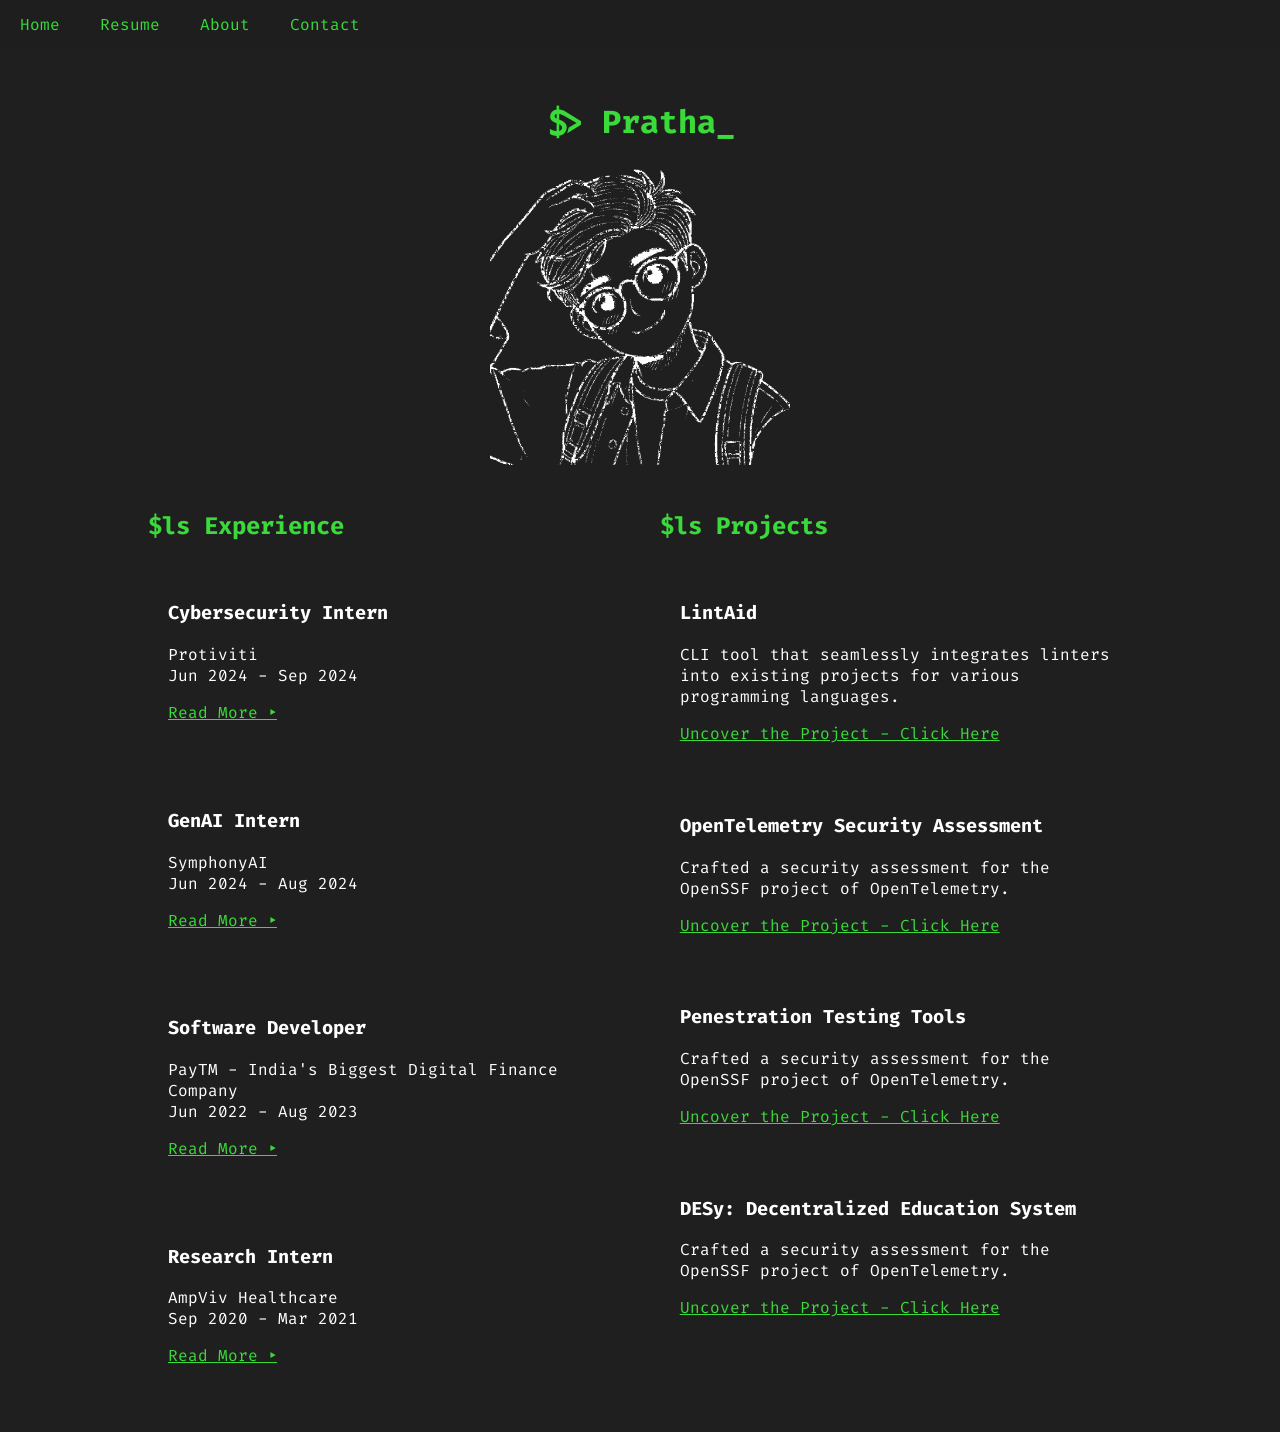
==== index.html @ 3e9a9db6 "Changed Read more" ====
<!DOCTYPE html>
<html lang="en">
<head>
    <meta charset="UTF-8">
    <meta name="viewport" content="width=device-width, initial-scale=1.0">
    <title>Pratham Gupta</title>
    <link href="https://fonts.googleapis.com/css2?family=Fira+Code:wght@400;700&display=swap" rel="stylesheet">

    <style>
        body {
            font-family: 'Fira Code', monospace;
            background-color: #1f1f1f;
            color: #39DA39;
            margin: 0;
            padding: 0;
            display: flex;
            flex-direction: column;
            align-items: center;
        }

        .navbar {
            width: 100%;
            background-color: rgba(31,31,31,0.5); /* Semi-transparent background */
            overflow: hidden;
            position: fixed;
            top: 0;
            z-index: 1000;
        }

        .navbar a {
            float: left;
            display: block;
            color: #39DA39;
            text-align: center;
            padding: 14px 20px;
            text-decoration: none;
        }

        .navbar a:hover {
            background-color: rgba(31,31,31,0.5);
            color: #39DA39;
        }

        .navbar .icon {
            display: none;
        }

        .main-content {
            padding-top: 60px;
            width: 80%;
            margin-top: 20px;
        }

        .main-text {
            text-align: center; /* Center align main text */
        }

        .main-image {
            text-align: center;
            margin: 20px 0;
        }

        .content {
            display: flex;
            justify-content: space-between;
            margin: 20px;
            text-align: left; /* Left align content */
        }

        .column {
            width: 48%;
        }

        .card {
            background-color: #1f1f1f;
            color: #fff; /* Set text color to white */
            padding: 20px;
            margin: 10px 0;
            border-radius: 10px;
        }
        .card a {
            color: #39DA39;
            cursor: pointer;
        }
        .card a:hover {
            color: #fff;
        }

        .typing-effect::after {
            content: '_';
            animation: blink-caret 1s step-end infinite;
        }

        @keyframes blink-caret {
            from, to {
                opacity: 1;
            }
            50% {
                opacity: 0;
            }
        }

        .more-content {
            display: none;
            margin-top: 10px;
        }

        @media screen and (max-width: 600px) {
            .navbar a {display: none;}
            .navbar a.icon {
                float: right;
                display: block;
            }
        }

        @media screen and (max-width: 600px) {
            .navbar.responsive {position: relative;}
            .navbar.responsive .icon {
                position: absolute;
                right: 0;
                top: 0;
            }
            .navbar.responsive a {
                float: none;
                display: block;
                text-align: left;
            }
            .content {
                flex-direction: column;
            }
            .column {
                width: 100%;
            }
        }
    </style>
</head>
<body>

<div class="navbar" id="myNavbar">
    <a href="index.html">Home</a>
    <a href="./files/Resume.pdf">Resume</a>
    <a href="./pages/about.html">About</a>
    <a href="./pages/contact.html">Contact</a>
    <a href="javascript:void(0);" class="icon" onclick="toggleMenu()">
        &#9776;
    </a>
</div>

<div class="main-content">
    <div class="main-text">
        <h1><span id="typing-text" class="typing-effect"></span></h1>
    </div>
    <div class="main-image">
        <img src="./images/only_white_lines_transparent.png" alt="Placeholder Image" width="300">
    </div>
    <div class="content">
        <div class="column" id="experience">
            <h2>$ls Experience</h2>
        </div>
        <div class="column" id="projects">
            <h2>$ls Projects</h2>
        </div>
    </div>
</div>

<script>
    function toggleMenu() {
        var x = document.getElementById("myNavbar");
        if (x.className === "navbar") {
            x.className += " responsive";
        } else {
            x.className = "navbar";
        }
    }

    document.addEventListener("DOMContentLoaded", function() {
        const text = "$> Pratham Gupta";
        let index = 0;
        const speed = 150; // Adjust typing speed here
        const typingText = document.getElementById("typing-text");

        function typeWriter() {
            if (index < text.length) {
                typingText.innerHTML += text.charAt(index);
                index++;
                setTimeout(typeWriter, speed);
            }
        }

        typeWriter();

        function loadContent(id, file) {
            fetch(file)
                .then(response => response.text())
                .then(data => {
                    document.getElementById(id).innerHTML += data;
                })
                .catch(error => console.error('Error loading content:', error));
        }

        loadContent('experience', './pages/experienceShort.html');
        loadContent('projects', './pages/projects.html');
    });

</script>

</body>
</html>
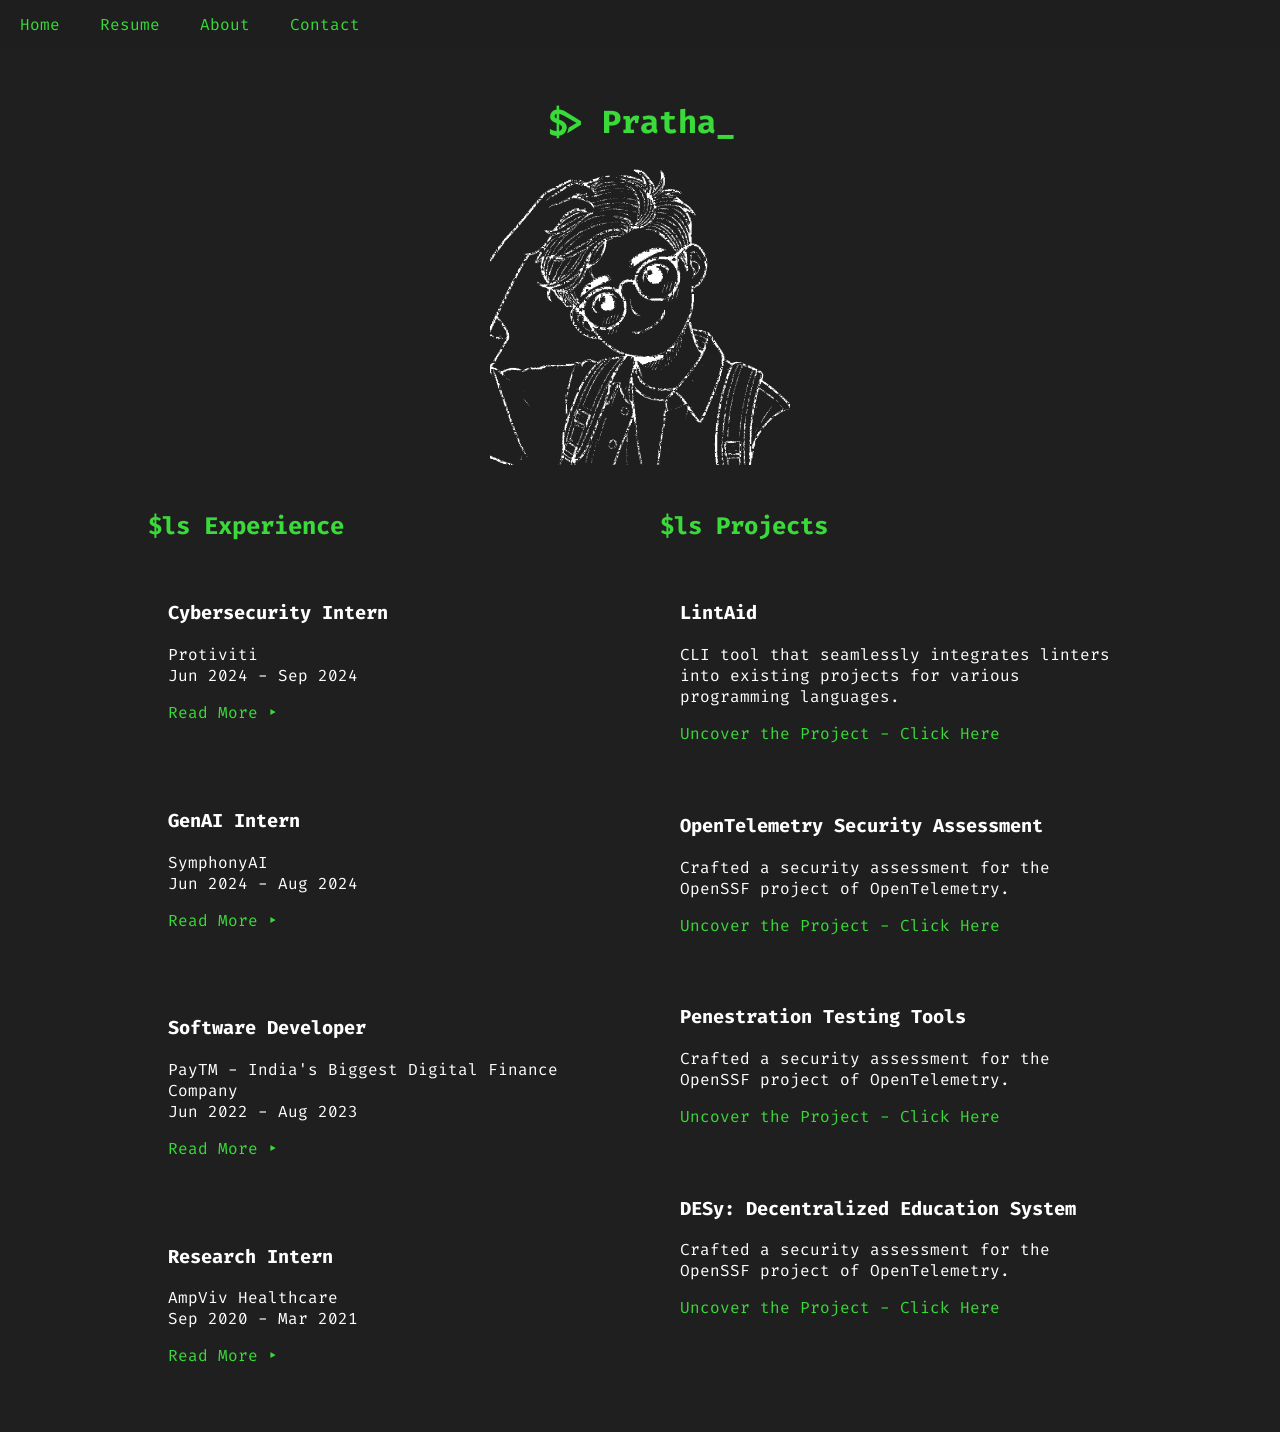
==== commit d5697eb8: "Updated links" ====
--- a/index.html
+++ b/index.html
@@ -81,6 +81,7 @@
         .card a {
             color: #39DA39;
             cursor: pointer;
+            text-decoration: none;
         }
         .card a:hover {
             color: #fff;
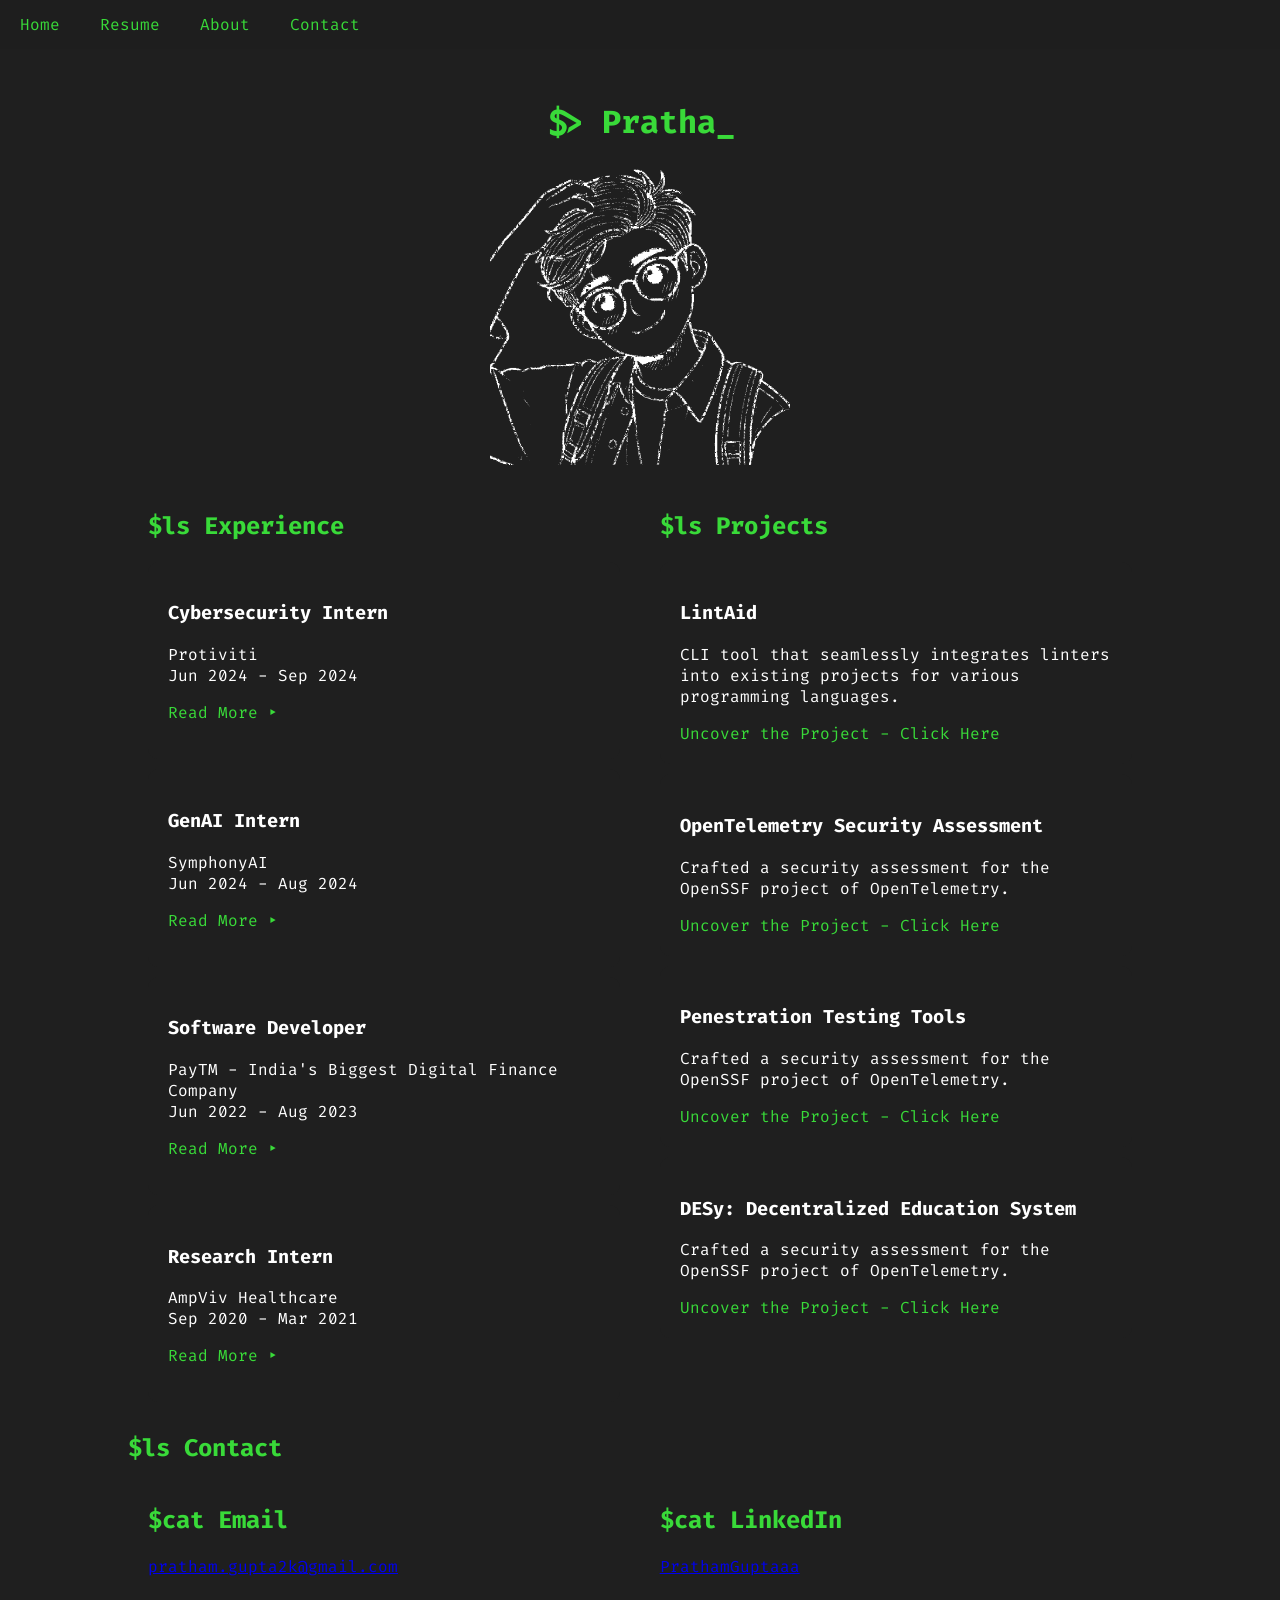
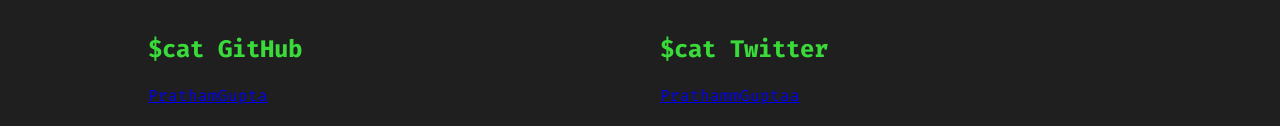
==== commit 89fa0419: "Added Contact in home" ====
--- a/index.html
+++ b/index.html
@@ -162,6 +162,27 @@
             <h2>$ls Projects</h2>
         </div>
     </div>
+    <h2>$ls Contact</h2>
+    <div class="content">
+        <div class="column" id="email">
+            <h2>$cat Email</h2>
+            <p><a href="mailto:pratham.gupta@nyu.edu" target="_blank" class="text-xl duration-200 ease-in-out"><i class="fas fa-envelope"></i> pratham.gupta2k@gmail.com</a></p>
+        </div>
+        <div class="column" id="linkedin">
+            <h2>$cat LinkedIn</h2>
+            <a href="https://www.linkedin.com/in/prathamguptaaa" target="_blank" class="text-xl duration-200 ease-in-out"><i class="fab fa-linkedin"></i> PrathamGuptaaa</a>
+        </div>
+    </div>
+    <div class="content">
+        <div class="column" id="github">
+            <h2>$cat GitHub</h2>
+            <a href="https://github.com/prathamgupta" target="_blank" class="text-xl duration-200 ease-in-out"><i class="fab fa-github"></i> PrathamGupta</a>
+        </div>
+        <div class="column" id="twitter">
+            <h2>$cat Twitter</h2>
+            <a href="https://twitter.com/prathammguptaa" target="_blank" class="text-xl duration-200 ease-in-out"><i class="fab fa-x-twitter"></i> PrathammGuptaa</a>
+        </div>
+    </div>
 </div>
 
 <script>
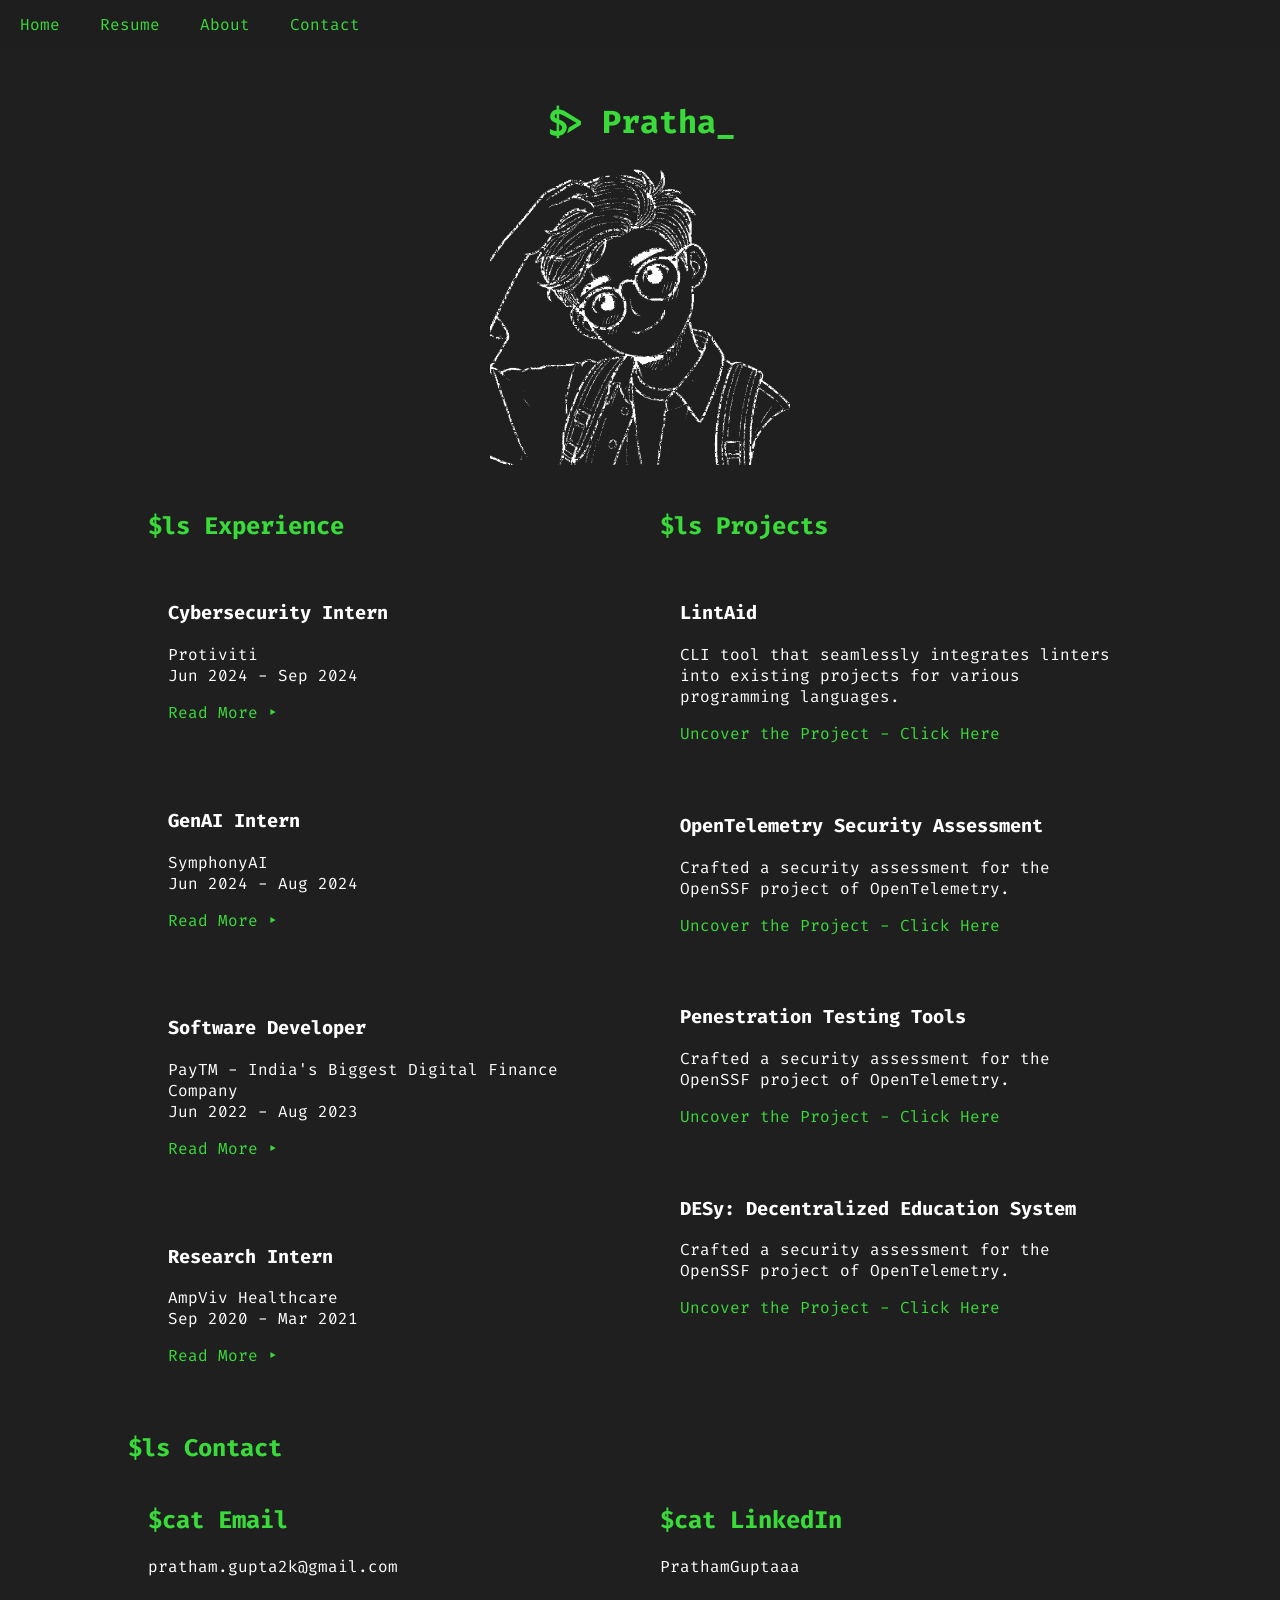
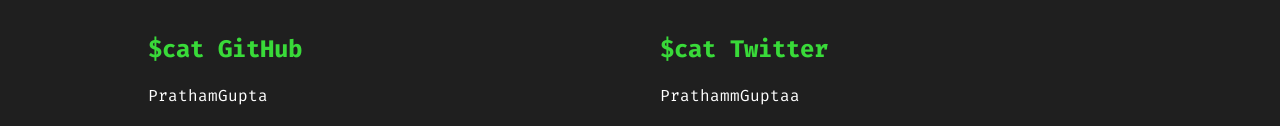
==== commit 7e83d854: "Added Contact in home" ====
--- a/index.html
+++ b/index.html
@@ -69,6 +69,22 @@
 
         .column {
             width: 48%;
+        }
+
+        .column a {
+            color: #fff; /* Set hyperlink color to white */
+            text-decoration: none;
+            text-transform: none; /* Ensure text is not transformed to uppercase */
+        }
+
+        .column a i {
+            text-transform: none; /* Ensure text within icons is not transformed */
+        }
+
+        .column a:hover {
+            color: #39DA39; /* Set hyperlink color on hover */
+            text-decoration: underline; /* Optional: underline on hover */
+            text-transform: none; /* Ensure text is not transformed on hover */
         }
 
         .card {
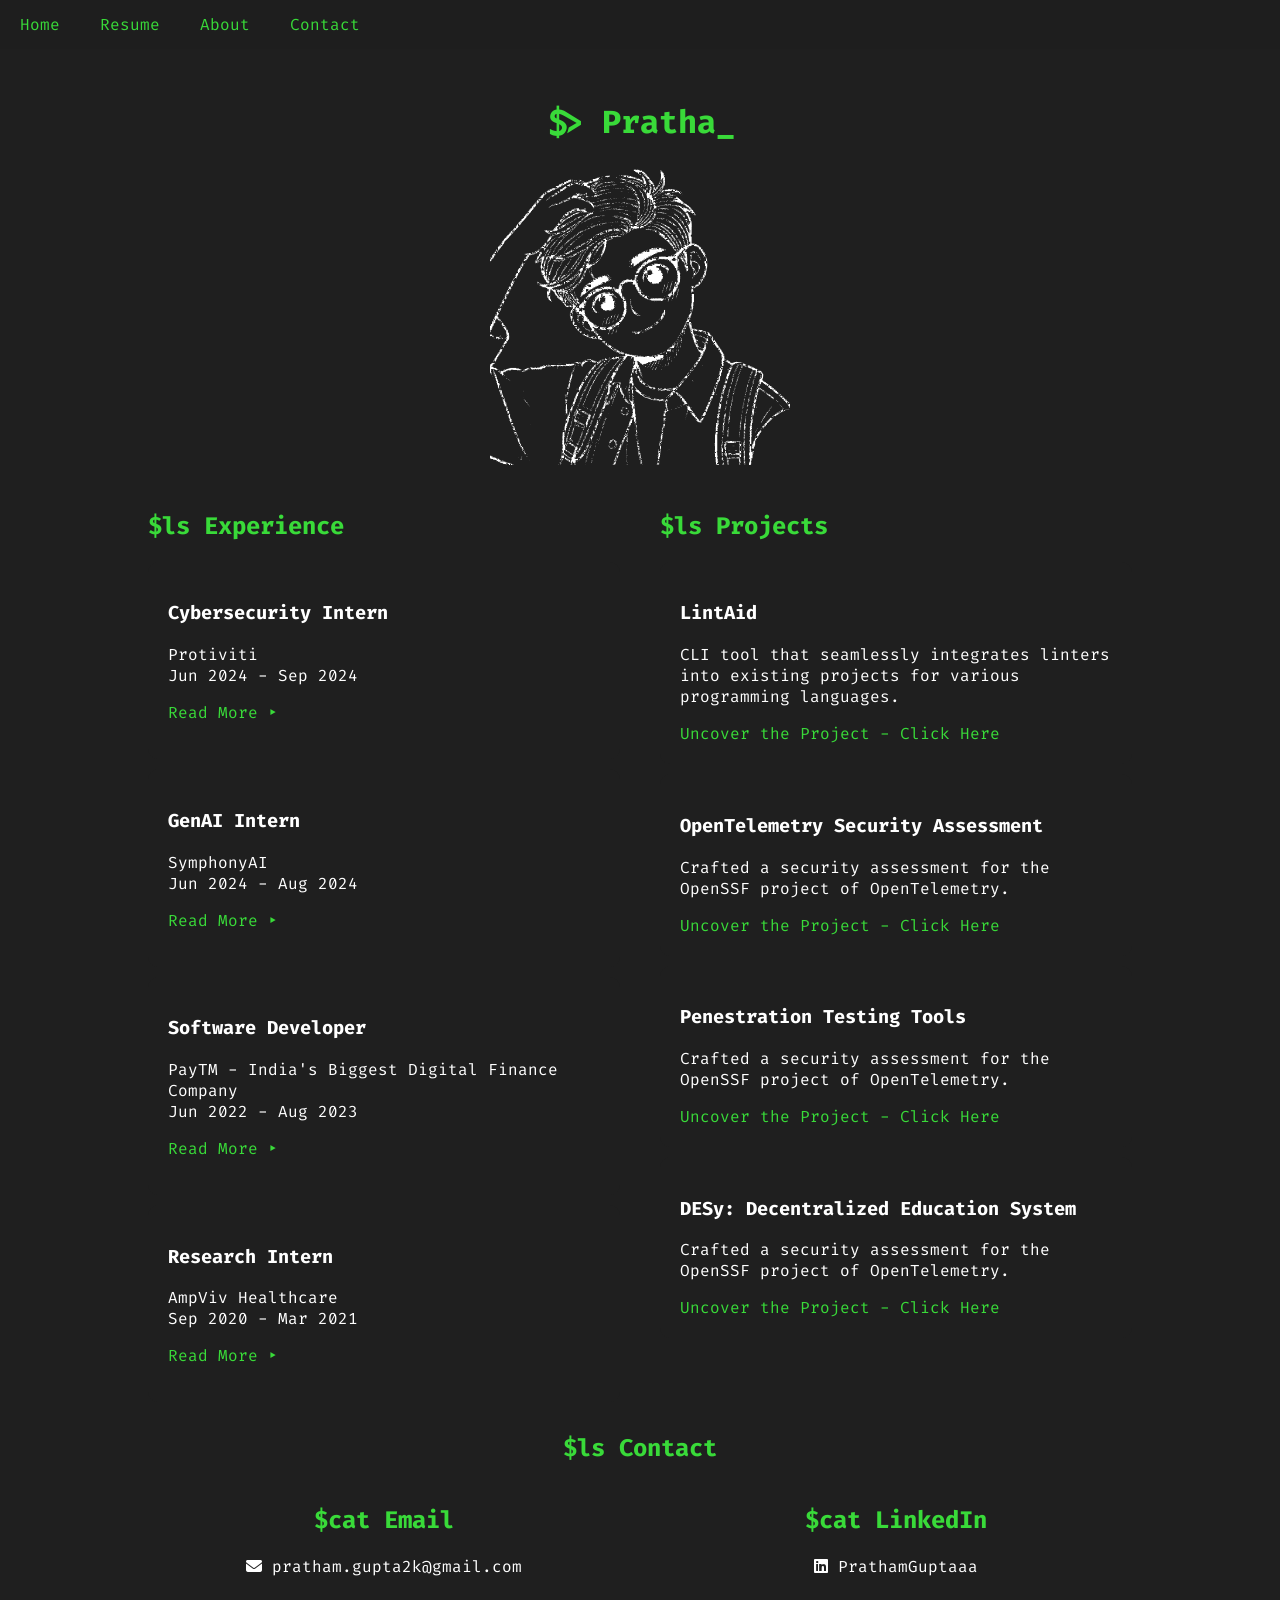
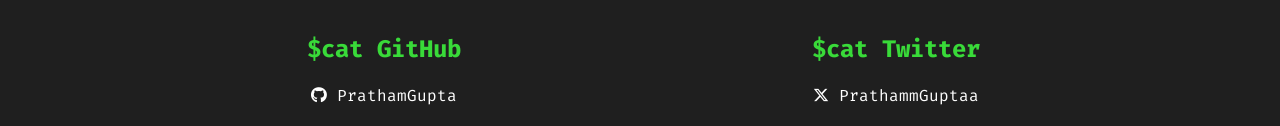
==== commit 91c76daa: "Updated links Contact in home" ====
--- a/index.html
+++ b/index.html
@@ -5,6 +5,7 @@
     <meta name="viewport" content="width=device-width, initial-scale=1.0">
     <title>Pratham Gupta</title>
     <link href="https://fonts.googleapis.com/css2?family=Fira+Code:wght@400;700&display=swap" rel="stylesheet">
+    <link rel="stylesheet" href="https://cdnjs.cloudflare.com/ajax/libs/font-awesome/6.4.2/css/all.min.css" crossorigin="anonymous">
 
     <style>
         body {
@@ -178,23 +179,23 @@
             <h2>$ls Projects</h2>
         </div>
     </div>
-    <h2>$ls Contact</h2>
+    <h2 style="text-align: center;">$ls Contact</h2>
     <div class="content">
-        <div class="column" id="email">
+        <div class="column" id="email" style="text-align: center;">
             <h2>$cat Email</h2>
             <p><a href="mailto:pratham.gupta@nyu.edu" target="_blank" class="text-xl duration-200 ease-in-out"><i class="fas fa-envelope"></i> pratham.gupta2k@gmail.com</a></p>
         </div>
-        <div class="column" id="linkedin">
+        <div class="column" id="linkedin" style="text-align: center;">
             <h2>$cat LinkedIn</h2>
             <a href="https://www.linkedin.com/in/prathamguptaaa" target="_blank" class="text-xl duration-200 ease-in-out"><i class="fab fa-linkedin"></i> PrathamGuptaaa</a>
         </div>
     </div>
     <div class="content">
-        <div class="column" id="github">
+        <div class="column" id="github" style="text-align: center;">
             <h2>$cat GitHub</h2>
             <a href="https://github.com/prathamgupta" target="_blank" class="text-xl duration-200 ease-in-out"><i class="fab fa-github"></i> PrathamGupta</a>
         </div>
-        <div class="column" id="twitter">
+        <div class="column" id="twitter" style="text-align: center;">
             <h2>$cat Twitter</h2>
             <a href="https://twitter.com/prathammguptaa" target="_blank" class="text-xl duration-200 ease-in-out"><i class="fab fa-x-twitter"></i> PrathammGuptaa</a>
         </div>
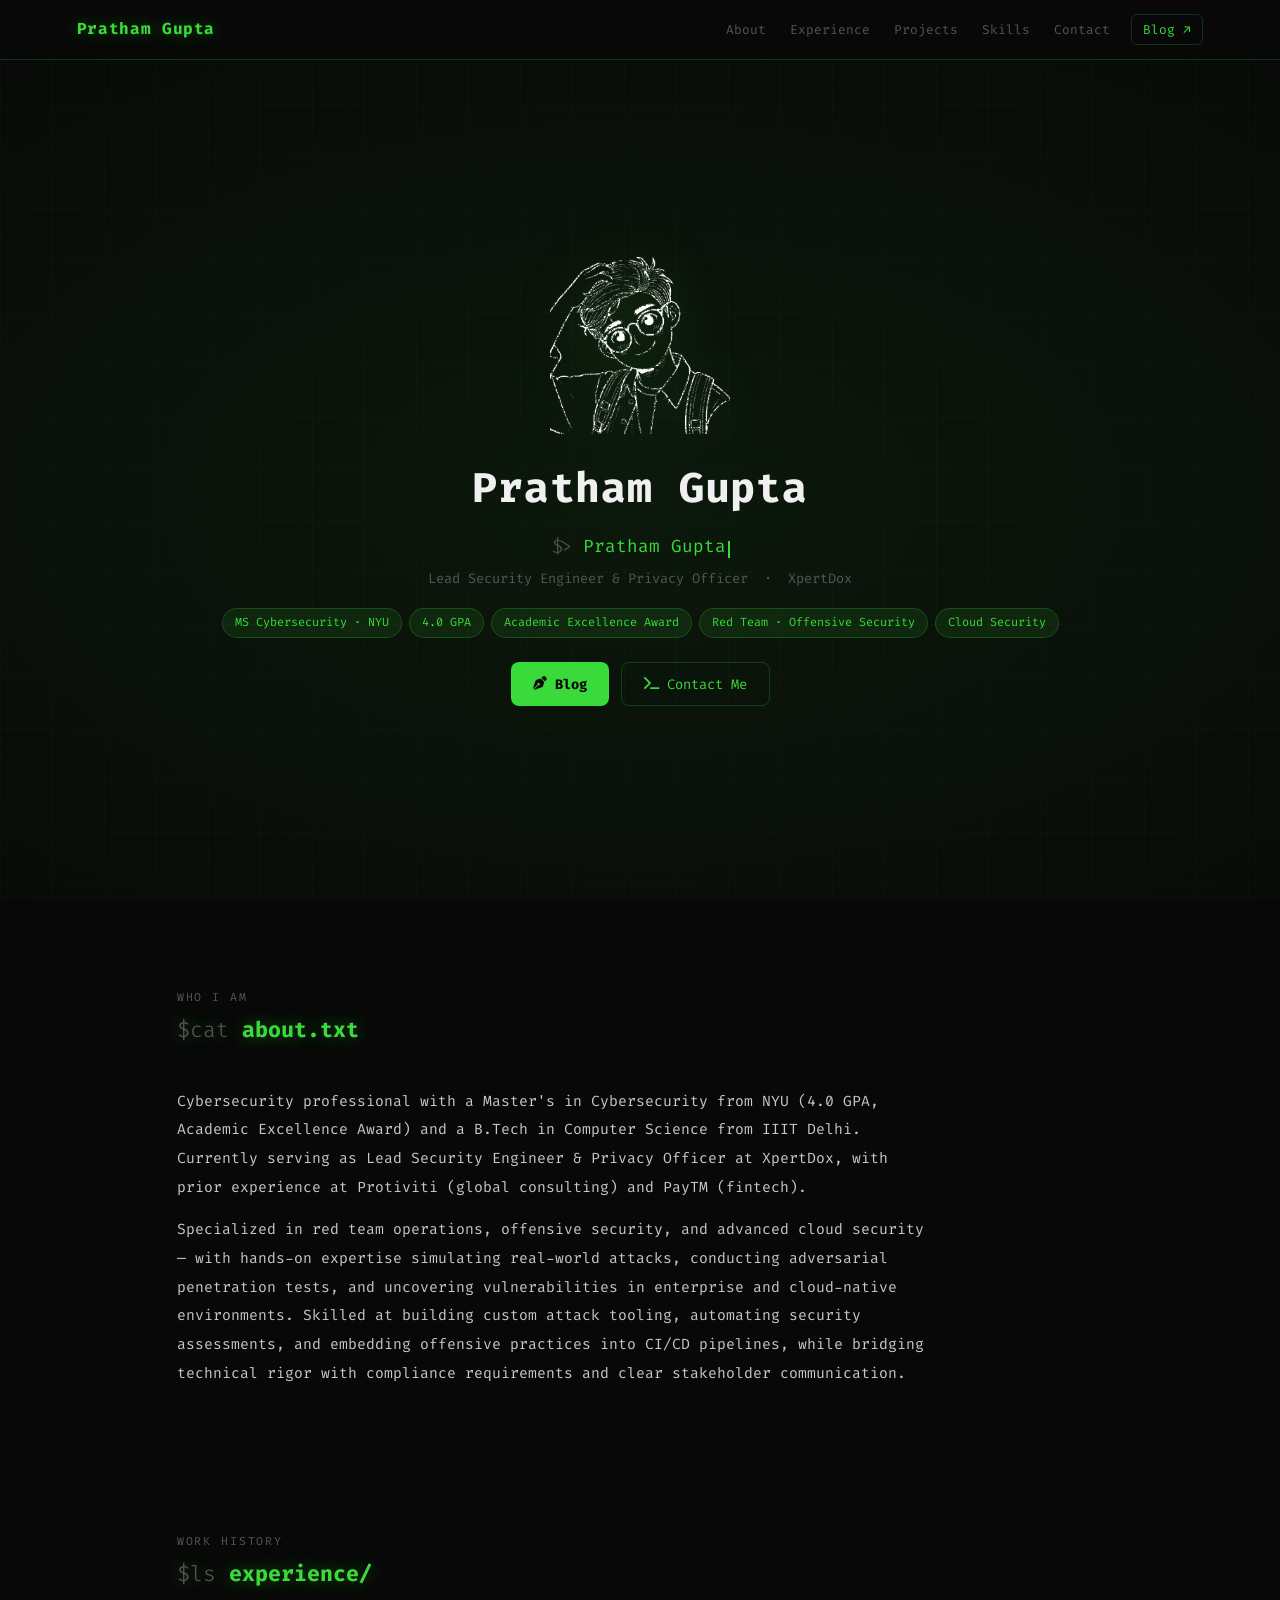
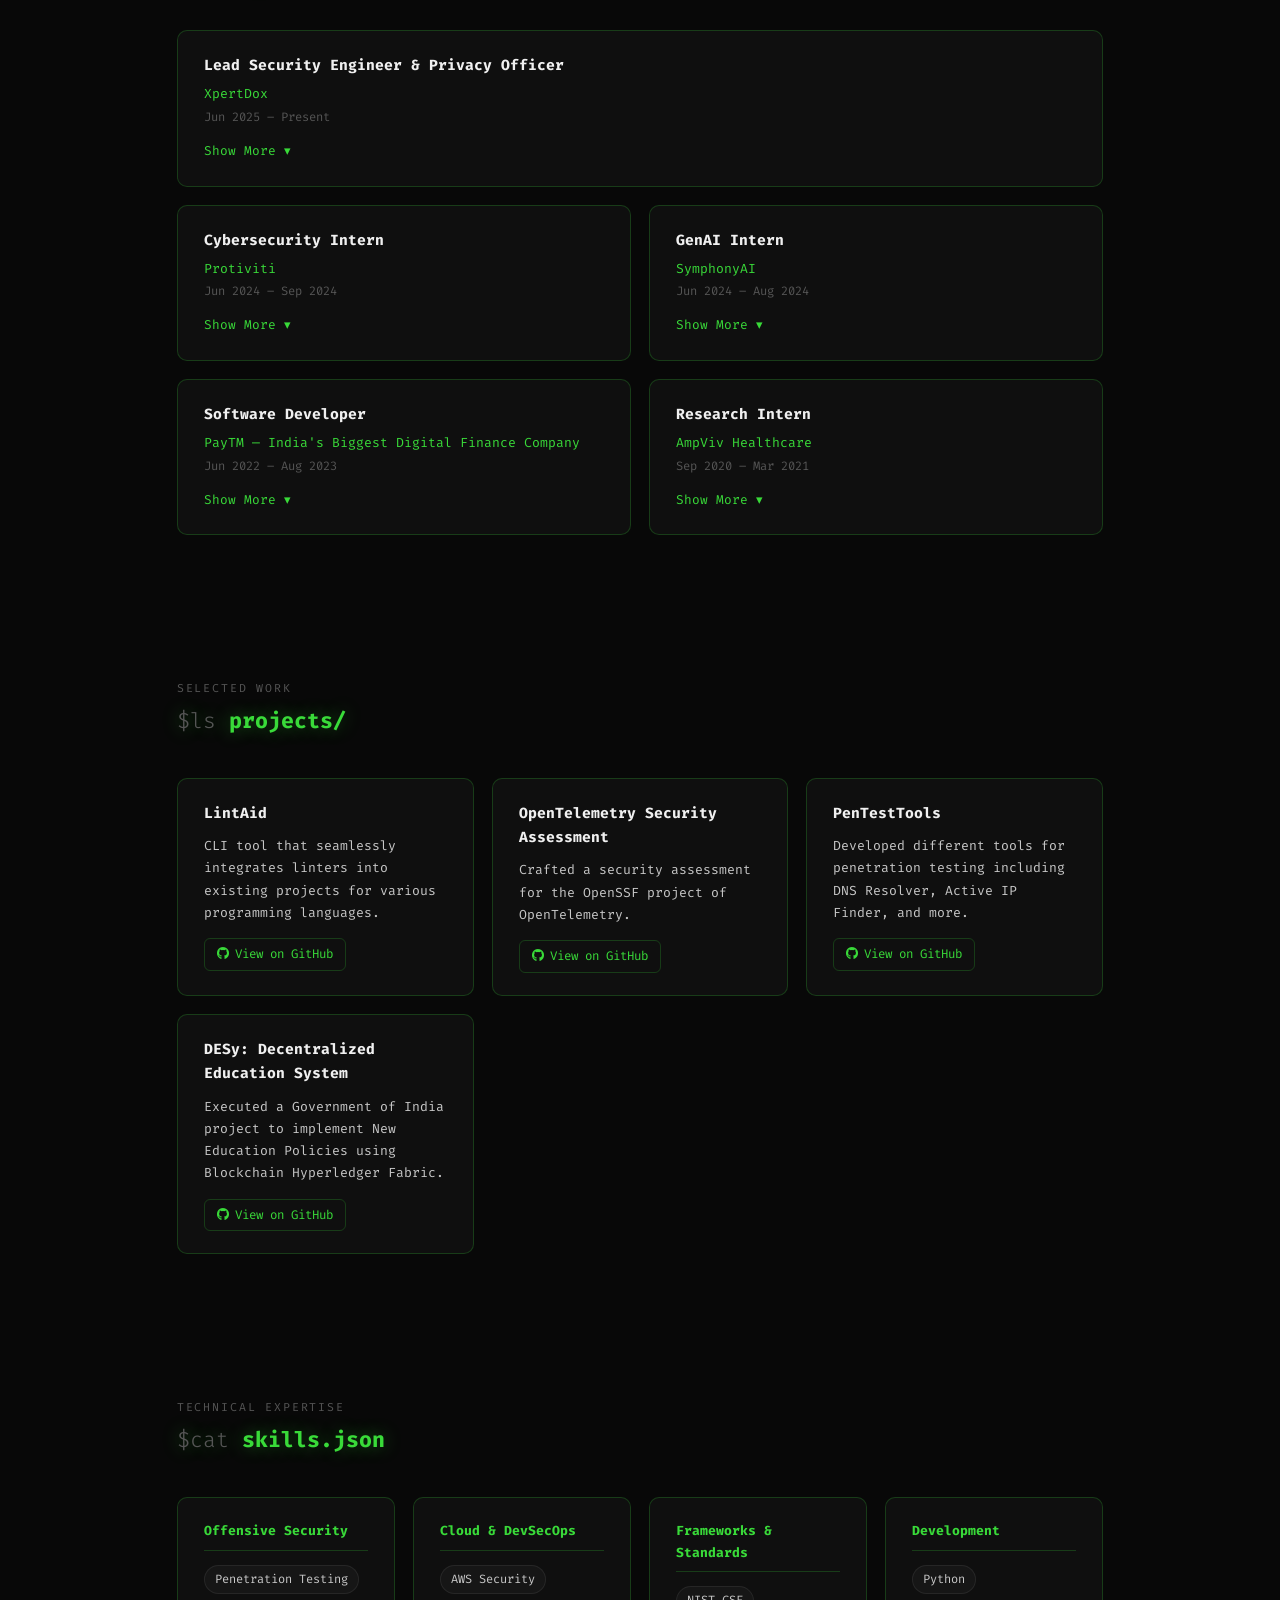
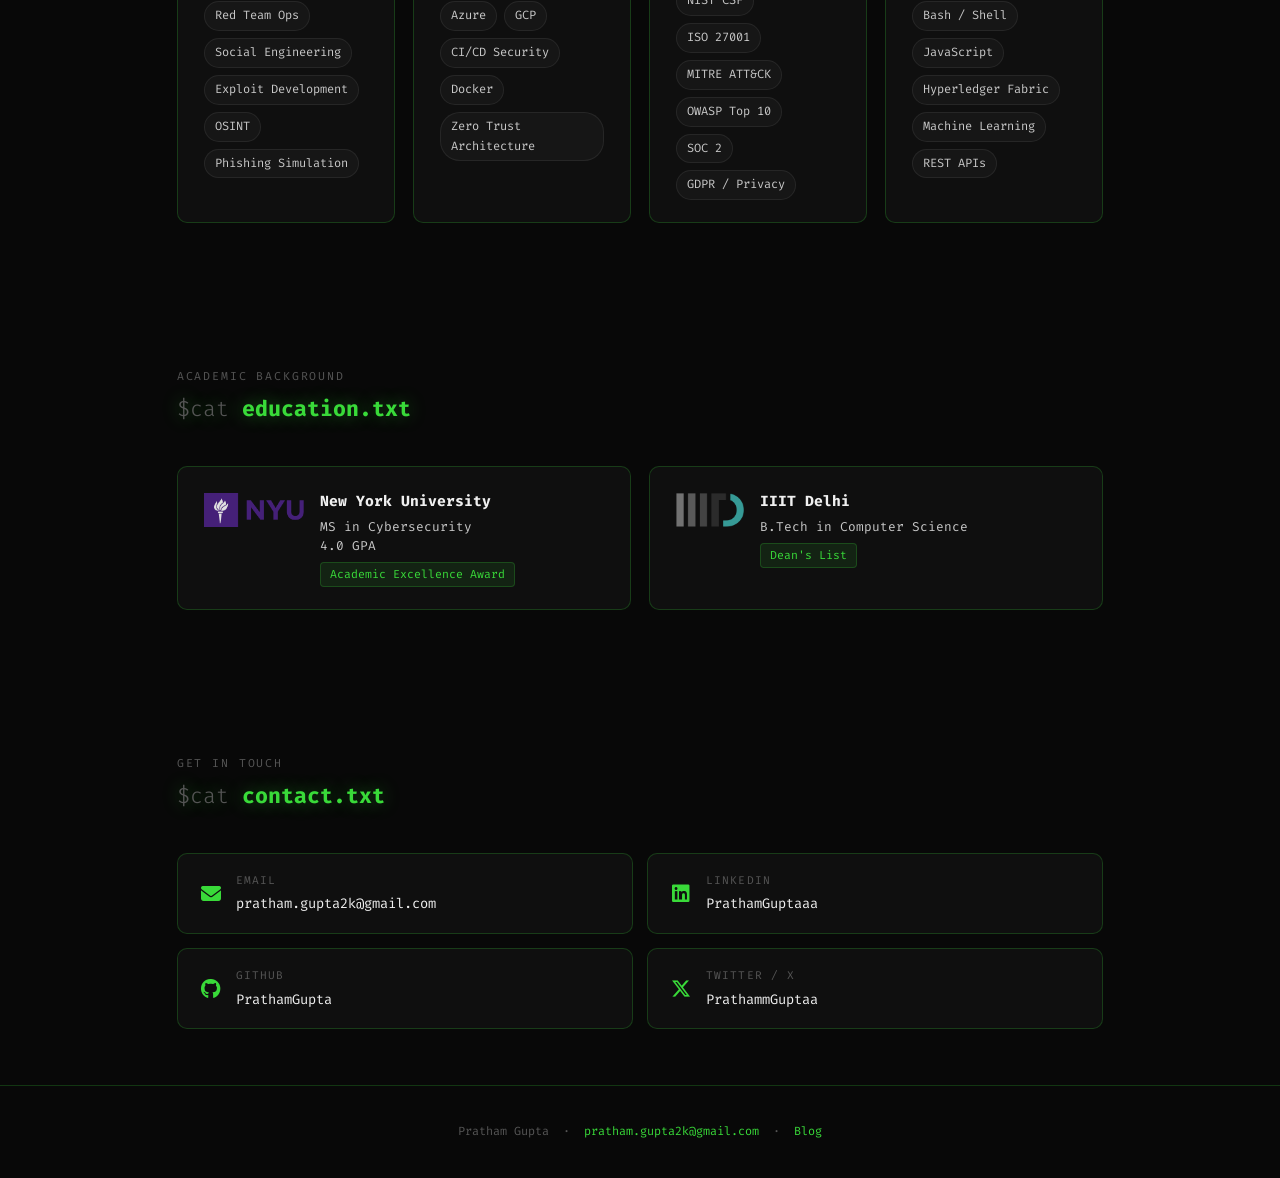
==== commit 11bed6c7: "Full visual redesign of portfolio site - Rewrote index.html as a single self-contained page with emb" ====
--- a/index.html
+++ b/index.html
@@ -1,246 +1,758 @@
 <!DOCTYPE html>
 <html lang="en">
 <head>
-    <meta charset="UTF-8">
-    <meta name="viewport" content="width=device-width, initial-scale=1.0">
-    <title>Pratham Gupta</title>
-    <link href="https://fonts.googleapis.com/css2?family=Fira+Code:wght@400;700&display=swap" rel="stylesheet">
-    <link rel="stylesheet" href="https://cdnjs.cloudflare.com/ajax/libs/font-awesome/6.4.2/css/all.min.css" crossorigin="anonymous">
-
-    <style>
-        body {
-            font-family: 'Fira Code', monospace;
-            background-color: #1f1f1f;
-            color: #39DA39;
-            margin: 0;
-            padding: 0;
-            display: flex;
-            flex-direction: column;
-            align-items: center;
-        }
-
-        .navbar {
-            width: 100%;
-            background-color: rgba(31,31,31,0.5); /* Semi-transparent background */
-            overflow: hidden;
-            position: fixed;
-            top: 0;
-            z-index: 1000;
-        }
-
-        .navbar a {
-            float: left;
-            display: block;
-            color: #39DA39;
-            text-align: center;
-            padding: 14px 20px;
-            text-decoration: none;
-        }
-
-        .navbar a:hover {
-            background-color: rgba(31,31,31,0.5);
-            color: #39DA39;
-        }
-
-        .navbar .icon {
-            display: none;
-        }
-
-        .main-content {
-            padding-top: 60px;
-            width: 80%;
-            margin-top: 20px;
-        }
-
-        .main-text {
-            text-align: center; /* Center align main text */
-        }
-
-        .main-image {
-            text-align: center;
-            margin: 20px 0;
-        }
-
-        .content {
-            display: flex;
-            justify-content: space-between;
-            margin: 20px;
-            text-align: left; /* Left align content */
-        }
-
-        .column {
-            width: 48%;
-        }
-
-        .column a {
-            color: #fff; /* Set hyperlink color to white */
-            text-decoration: none;
-            text-transform: none; /* Ensure text is not transformed to uppercase */
-        }
-
-        .column a i {
-            text-transform: none; /* Ensure text within icons is not transformed */
-        }
-
-        .column a:hover {
-            color: #39DA39; /* Set hyperlink color on hover */
-            text-decoration: underline; /* Optional: underline on hover */
-            text-transform: none; /* Ensure text is not transformed on hover */
-        }
-
-        .card {
-            background-color: #1f1f1f;
-            color: #fff; /* Set text color to white */
-            padding: 20px;
-            margin: 10px 0;
-            border-radius: 10px;
-        }
-        .card a {
-            color: #39DA39;
-            cursor: pointer;
-            text-decoration: none;
-        }
-        .card a:hover {
-            color: #fff;
-        }
-
-        .typing-effect::after {
-            content: '_';
-            animation: blink-caret 1s step-end infinite;
-        }
-
-        @keyframes blink-caret {
-            from, to {
-                opacity: 1;
-            }
-            50% {
-                opacity: 0;
-            }
-        }
-
-        .more-content {
-            display: none;
-            margin-top: 10px;
-        }
-
-        @media screen and (max-width: 600px) {
-            .navbar a {display: none;}
-            .navbar a.icon {
-                float: right;
-                display: block;
-            }
-        }
-
-        @media screen and (max-width: 600px) {
-            .navbar.responsive {position: relative;}
-            .navbar.responsive .icon {
-                position: absolute;
-                right: 0;
-                top: 0;
-            }
-            .navbar.responsive a {
-                float: none;
-                display: block;
-                text-align: left;
-            }
-            .content {
-                flex-direction: column;
-            }
-            .column {
-                width: 100%;
-            }
-        }
-    </style>
+  <meta charset="UTF-8">
+  <meta name="viewport" content="width=device-width, initial-scale=1.0">
+  <title>Pratham Gupta — Lead Security Engineer &amp; Privacy Officer</title>
+
+  <!-- SEO -->
+  <meta name="description" content="Pratham Gupta is a Lead Security Engineer and Privacy Officer at XpertDox specializing in red team operations, penetration testing, and cloud security. MS Cybersecurity, NYU (4.0 GPA, Academic Excellence Award).">
+  <meta name="robots" content="index, follow">
+
+  <!-- Open Graph -->
+  <meta property="og:title" content="Pratham Gupta — Lead Security Engineer &amp; Privacy Officer">
+  <meta property="og:description" content="Cybersecurity professional specializing in offensive security, red team ops, and cloud security. MS Cybersecurity, NYU (4.0 GPA, Academic Excellence Award). Currently at XpertDox.">
+  <meta property="og:type" content="website">
+  <meta property="og:url" content="https://prathamgupta.info">
+  <meta property="og:image" content="https://prathamgupta.info/images/only_white_lines_transparent.png">
+  <meta property="og:site_name" content="Pratham Gupta">
+  <meta name="twitter:card" content="summary">
+  <meta name="twitter:creator" content="@prathammguptaa">
+  <meta name="twitter:title" content="Pratham Gupta — Lead Security Engineer &amp; Privacy Officer">
+  <meta name="twitter:description" content="Red team ops, offensive security, cloud security. MS Cybersecurity NYU. Currently at XpertDox.">
+
+  <link href="https://fonts.googleapis.com/css2?family=Fira+Code:wght@300;400;500;700&display=swap" rel="stylesheet">
+  <link rel="stylesheet" href="https://cdnjs.cloudflare.com/ajax/libs/font-awesome/6.4.2/css/all.min.css" crossorigin="anonymous">
+
+  <style>
+    /* ── Variables ───────────────────────────────────────── */
+    :root {
+      --g:        #39DA39;
+      --g-glow:   rgba(57,218,57,.45);
+      --g-dim:    rgba(57,218,57,.10);
+      --g-border: rgba(57,218,57,.22);
+      --g-hover:  rgba(57,218,57,.55);
+      --bg:       #080808;
+      --bg-card:  rgba(16,16,16,.97);
+      --text:     #c8c8c8;
+      --text-hi:  #f0f0f0;
+      --muted:    #555;
+      --font:     'Fira Code', monospace;
+      --nav-h:    60px;
+      --r:        10px;
+      --ease:     .28s ease;
+    }
+
+    /* ── Reset ───────────────────────────────────────────── */
+    *, *::before, *::after { margin:0; padding:0; box-sizing:border-box; }
+    html { scroll-behavior:smooth; scroll-padding-top:var(--nav-h); }
+    body {
+      font-family:var(--font);
+      background:var(--bg);
+      color:var(--text);
+      overflow-x:hidden;
+      line-height:1.65;
+    }
+
+    /* ── Scrollbar ───────────────────────────────────────── */
+    ::-webkit-scrollbar { width:5px; }
+    ::-webkit-scrollbar-track { background:var(--bg); }
+    ::-webkit-scrollbar-thumb { background:var(--g-border); border-radius:3px; }
+    ::-webkit-scrollbar-thumb:hover { background:var(--g); }
+
+    /* ── Nav ─────────────────────────────────────────────── */
+    nav {
+      position:fixed; top:0; width:100%; height:var(--nav-h);
+      background:rgba(8,8,8,.88);
+      backdrop-filter:blur(18px);
+      -webkit-backdrop-filter:blur(18px);
+      border-bottom:1px solid var(--g-border);
+      display:flex; align-items:center; justify-content:space-between;
+      padding:0 6%; z-index:1000;
+      transition:background var(--ease);
+    }
+
+    .brand {
+      font-weight:700; font-size:1rem;
+      color:var(--g); text-decoration:none;
+      letter-spacing:.04em;
+      text-shadow:0 0 16px var(--g-glow);
+    }
+
+    .nav-links {
+      display:flex; align-items:center; gap:2px; list-style:none;
+    }
+    .nav-links a {
+      color:var(--muted); text-decoration:none;
+      font-size:.8rem; padding:6px 11px; border-radius:6px;
+      transition:all var(--ease);
+    }
+    .nav-links a:hover, .nav-links a.active {
+      color:var(--g); background:var(--g-dim);
+    }
+    .nav-links .resume-btn {
+      border:1px solid var(--g-border); color:var(--g);
+      margin-left:8px; border-radius:6px;
+    }
+    .nav-links .resume-btn:hover {
+      background:var(--g); color:var(--bg); border-color:var(--g);
+      box-shadow:0 0 14px var(--g-glow);
+    }
+
+    /* hamburger */
+    .ham { display:none; flex-direction:column; gap:5px; cursor:pointer; padding:4px; }
+    .ham span { display:block; width:20px; height:2px; background:var(--g); border-radius:2px; transition:.3s; }
+    .ham.open span:nth-child(1) { transform:translateY(7px) rotate(45deg); }
+    .ham.open span:nth-child(2) { opacity:0; }
+    .ham.open span:nth-child(3) { transform:translateY(-7px) rotate(-45deg); }
+
+    /* ── Section commons ─────────────────────────────────── */
+    .sec {
+      max-width:1080px; margin:0 auto;
+      padding:88px 6% 56px;
+    }
+
+    .sec-kicker {
+      font-size:.72rem; color:var(--muted);
+      letter-spacing:.16em; text-transform:uppercase; margin-bottom:6px;
+    }
+
+    .sec-title {
+      font-size:1.35rem; color:var(--g); margin-bottom:38px;
+      text-shadow:0 0 18px var(--g-glow);
+    }
+    .sec-title .dim { color:var(--muted); font-weight:300; }
+
+    /* ── Card ────────────────────────────────────────────── */
+    .card {
+      background:var(--bg-card);
+      border:1px solid var(--g-border);
+      border-radius:var(--r);
+      padding:22px 26px;
+      transition:all var(--ease);
+      position:relative; overflow:hidden;
+    }
+    .card::before {
+      content:''; position:absolute; top:0; left:-100%;
+      width:100%; height:100%;
+      background:linear-gradient(90deg,transparent,rgba(57,218,57,.05),transparent);
+      transition:left .55s ease;
+    }
+    .card:hover::before { left:100%; }
+    .card:hover {
+      border-color:var(--g-hover);
+      box-shadow:0 6px 28px rgba(0,0,0,.45), 0 0 0 1px rgba(57,218,57,.06);
+      transform:translateY(-3px);
+    }
+
+    /* ── Hero ────────────────────────────────────────────── */
+    #hero {
+      height:100vh; width:100%;
+      display:flex; flex-direction:column;
+      align-items:center; justify-content:center;
+      text-align:center;
+      padding:var(--nav-h) 6% 0;
+      overflow:hidden;
+      background:
+        linear-gradient(rgba(57,218,57,.022) 1px, transparent 1px),
+        linear-gradient(90deg, rgba(57,218,57,.022) 1px, transparent 1px),
+        radial-gradient(ellipse 90% 70% at 50% 55%, rgba(57,218,57,.08) 0%, transparent 100%),
+        var(--bg);
+      background-size:52px 52px, 52px 52px, 100% 100%, 100%;
+    }
+
+    .hero-logo {
+      width:180px;
+      filter:drop-shadow(0 0 28px rgba(57,218,57,.4));
+      animation:float 4s ease-in-out infinite;
+      margin-bottom:20px;
+    }
+
+    .hero-name {
+      font-size:clamp(1.7rem,4vw,2.6rem);
+      font-weight:700; color:var(--text-hi);
+      letter-spacing:.02em; margin-bottom:10px;
+      text-shadow:0 0 48px rgba(255,255,255,.06);
+    }
+
+    .hero-typerow {
+      font-size:clamp(.9rem,2vw,1.1rem);
+      color:var(--g); margin-bottom:4px; min-height:1.8em;
+    }
+    .hero-typerow .dim { color:var(--muted); font-weight:300; }
+    #cursor {
+      display:inline-block; width:2px; height:1em;
+      background:var(--g); margin-left:2px;
+      vertical-align:text-bottom;
+      animation:blink 1s step-end infinite;
+    }
+
+    .hero-at {
+      font-size:.85rem; color:var(--muted); margin-bottom:18px;
+    }
+
+    .badge-row {
+      display:flex; flex-wrap:wrap; gap:7px;
+      justify-content:center; margin-bottom:24px;
+    }
+    .badge {
+      font-size:.74rem; color:var(--g);
+      border:1px solid var(--g-border);
+      background:var(--g-dim);
+      padding:4px 12px; border-radius:20px;
+    }
+
+    .cta-row {
+      display:flex; gap:12px; flex-wrap:wrap; justify-content:center;
+    }
+
+    .btn {
+      display:inline-flex; align-items:center; gap:8px;
+      padding:10px 22px; border-radius:8px;
+      font-family:var(--font); font-size:.86rem;
+      text-decoration:none; cursor:pointer; border:none;
+      transition:all var(--ease);
+    }
+    .btn-solid {
+      background:var(--g); color:var(--bg); font-weight:700;
+    }
+    .btn-solid:hover {
+      background:#52f052;
+      box-shadow:0 0 22px var(--g-glow);
+      transform:translateY(-2px);
+    }
+    .btn-ghost {
+      border:1px solid var(--g-border); color:var(--g);
+    }
+    .btn-ghost:hover {
+      border-color:var(--g); background:var(--g-dim);
+      transform:translateY(-2px);
+    }
+
+    /* ── About ───────────────────────────────────────────── */
+    .about-text {
+      font-size:.92rem; color:var(--text);
+      line-height:1.95; max-width:760px;
+    }
+    .about-text p + p { margin-top:14px; }
+
+    /* ── Experience ──────────────────────────────────────── */
+    .exp-grid {
+      display:grid;
+      grid-template-columns:repeat(2,1fr);
+      gap:18px;
+    }
+    .exp-card:first-child { grid-column:1 / -1; }
+    .exp-card h3 { font-size:.92rem; font-weight:700; color:var(--text-hi); margin-bottom:6px; }
+    .exp-card .exp-co { font-size:.82rem; color:var(--g); margin-bottom:2px; }
+    .exp-card .exp-date { font-size:.76rem; color:var(--muted); margin-bottom:10px; }
+    .show-more-link {
+      font-size:.8rem; color:var(--g); cursor:pointer;
+      text-decoration:none; background:none; border:none;
+      font-family:var(--font); padding:0;
+    }
+    .show-more-link:hover { color:#fff; }
+    .more-content { display:none; margin-top:10px; }
+    .more-content p { font-size:.82rem; color:var(--text); line-height:1.65; margin-bottom:6px; }
+
+    /* ── Projects ────────────────────────────────────────── */
+    .proj-grid {
+      display:grid;
+      grid-template-columns:repeat(auto-fit,minmax(240px,1fr));
+      gap:18px;
+    }
+    .proj-card h3 { font-size:.92rem; font-weight:700; color:var(--text-hi); margin-bottom:10px; }
+    .proj-card p  { font-size:.82rem; color:var(--text); line-height:1.7; margin-bottom:14px; }
+    .proj-link {
+      display:inline-flex; align-items:center; gap:6px;
+      font-size:.78rem; color:var(--g); text-decoration:none;
+      border:1px solid var(--g-border); padding:5px 12px; border-radius:6px;
+      transition:all var(--ease);
+    }
+    .proj-link:hover { background:var(--g-dim); border-color:var(--g); }
+
+    /* ── Skills ──────────────────────────────────────────── */
+    .skills-grid {
+      display:grid;
+      grid-template-columns:repeat(auto-fit,minmax(210px,1fr));
+      gap:18px;
+    }
+    .skill-cat h3 {
+      font-size:.82rem; color:var(--g); margin-bottom:14px;
+      padding-bottom:8px; border-bottom:1px solid var(--g-border);
+    }
+    .tags { display:flex; flex-wrap:wrap; gap:7px; }
+    .tag {
+      font-size:.75rem; color:var(--text);
+      background:rgba(255,255,255,.03);
+      border:1px solid rgba(255,255,255,.07);
+      padding:4px 10px; border-radius:20px;
+      transition:all var(--ease);
+    }
+    .tag:hover { border-color:var(--g-border); color:var(--g); background:var(--g-dim); }
+
+    /* ── Education ───────────────────────────────────────── */
+    .edu-grid {
+      display:grid;
+      grid-template-columns:repeat(auto-fit,minmax(260px,1fr));
+      gap:18px;
+    }
+    .edu-card { display:flex; align-items:flex-start; gap:16px; }
+    .edu-logo  { height:34px; flex-shrink:0; margin-top:4px; opacity:.88; }
+    .edu-info h3 { font-size:.92rem; color:var(--text-hi); margin-bottom:4px; }
+    .edu-info p  { font-size:.8rem; color:var(--text); line-height:1.5; }
+    .edu-badge {
+      display:inline-block; margin-top:7px; font-size:.72rem;
+      color:var(--g); border:1px solid var(--g-border);
+      padding:2px 9px; border-radius:4px; background:var(--g-dim);
+    }
+
+    /* ── Contact ─────────────────────────────────────────── */
+    .contact-grid {
+      display:grid;
+      grid-template-columns:repeat(2,1fr);
+      gap:14px;
+    }
+    a.contact-card {
+      display:flex; align-items:center; gap:14px;
+      padding:18px 22px; text-decoration:none;
+      border-radius:var(--r);
+    }
+    a.contact-card i { font-size:1.25rem; color:var(--g); width:22px; text-align:center; }
+    .contact-label { font-size:.7rem; color:var(--muted); text-transform:uppercase; letter-spacing:.1em; }
+    .contact-val   { font-size:.86rem; color:var(--text-hi); margin-top:2px; }
+
+    /* ── Footer ──────────────────────────────────────────── */
+    footer {
+      text-align:center; padding:36px 20px;
+      border-top:1px solid var(--g-border);
+      font-size:.74rem; color:var(--muted);
+    }
+    footer a { color:var(--g); text-decoration:none; }
+
+    /* ── Animations ──────────────────────────────────────── */
+    @keyframes float {
+      0%,100% { transform:translateY(0); }
+      50%      { transform:translateY(-11px); }
+    }
+    @keyframes blink {
+      from,to { opacity:1; }
+      50%     { opacity:0; }
+    }
+
+    .reveal {
+      opacity:0; transform:translateY(22px);
+      transition:opacity .55s ease, transform .55s ease;
+    }
+    .reveal.in { opacity:1; transform:translateY(0); }
+
+    /* ── Responsive ──────────────────────────────────────── */
+    @media (max-width:768px) {
+      :root { --nav-h: 56px; }
+      .sec { padding:64px 5% 40px; }
+
+      .nav-links {
+        display:none;
+        position:absolute; top:var(--nav-h); left:0; width:100%;
+        flex-direction:column; gap:0;
+        background:rgba(8,8,8,.98);
+        border-bottom:1px solid var(--g-border);
+        padding:10px 5% 16px;
+      }
+      .nav-links.open { display:flex; }
+      .nav-links a { font-size:.88rem; padding:10px 12px; }
+      .ham { display:flex; }
+
+      .hero-logo { width:140px; margin-bottom:20px; }
+      .hero-name { font-size:clamp(1.5rem,7vw,2.4rem); }
+      .hero-typerow { font-size:clamp(.85rem,3.5vw,1.1rem); }
+      .badge-row { gap:6px; }
+      .badge { font-size:.7rem; padding:3px 10px; }
+
+      .exp-grid { grid-template-columns:1fr; }
+      .exp-card:first-child { grid-column:auto; }
+      .skills-grid { grid-template-columns:1fr; }
+      .edu-grid { grid-template-columns:1fr; }
+      .contact-grid { grid-template-columns:1fr; }
+      .proj-grid { grid-template-columns:1fr; }
+    }
+
+    @media (max-width:480px) {
+      .sec { padding:56px 4% 36px; }
+      .cta-row { flex-direction:column; align-items:center; }
+      .btn { width:200px; justify-content:center; }
+      .hero-logo { width:110px; }
+    }
+  </style>
 </head>
 <body>
 
-<div class="navbar" id="myNavbar">
-    <a href="index.html">Home</a>
-    <a href="./files/Resume.pdf">Resume</a>
-    <a href="./pages/about.html">About</a>
-    <a href="./pages/contact.html">Contact</a>
-    <a href="javascript:void(0);" class="icon" onclick="toggleMenu()">
-        &#9776;
+<!-- ═══ NAV ════════════════════════════════════════════ -->
+<nav id="nav">
+  <a href="#hero" class="brand">Pratham Gupta</a>
+  <ul class="nav-links" id="navLinks">
+    <li><a href="#about">About</a></li>
+    <li><a href="#experience">Experience</a></li>
+    <li><a href="#projects">Projects</a></li>
+    <li><a href="#skills">Skills</a></li>
+    <li><a href="#contact">Contact</a></li>
+    <li><a href="pages/blog" class="resume-btn">Blog ↗</a></li>
+  </ul>
+  <div class="ham" id="ham" onclick="toggleNav()" aria-label="Toggle menu">
+    <span></span><span></span><span></span>
+  </div>
+</nav>
+
+<!-- ═══ HERO ════════════════════════════════════════════ -->
+<section id="hero">
+  <img src="/images/only_white_lines_transparent.png" alt="Pratham Gupta logo" class="hero-logo">
+
+  <h1 class="hero-name">Pratham Gupta</h1>
+
+  <p class="hero-typerow">
+    <span class="dim">$&gt;&nbsp;</span><span id="tw"></span><span id="cursor"></span>
+  </p>
+
+  <p class="hero-at">Lead Security Engineer &amp; Privacy Officer &nbsp;·&nbsp; XpertDox</p>
+
+  <div class="badge-row">
+    <span class="badge">MS Cybersecurity · NYU</span>
+    <span class="badge">4.0 GPA</span>
+    <span class="badge">Academic Excellence Award</span>
+    <span class="badge">Red Team · Offensive Security</span>
+    <span class="badge">Cloud Security</span>
+  </div>
+
+  <div class="cta-row">
+    <a href="pages/blog" class="btn btn-solid">
+      <i class="fas fa-pen-nib"></i> Blog
     </a>
-</div>
-
-<div class="main-content">
-    <div class="main-text">
-        <h1><span id="typing-text" class="typing-effect"></span></h1>
-    </div>
-    <div class="main-image">
-        <img src="./images/only_white_lines_transparent.png" alt="Placeholder Image" width="300">
-    </div>
-    <div class="content">
-        <div class="column" id="experience">
-            <h2>$ls Experience</h2>
-        </div>
-        <div class="column" id="projects">
-            <h2>$ls Projects</h2>
-        </div>
-    </div>
-    <h2 style="text-align: center;">$ls Contact</h2>
-    <div class="content">
-        <div class="column" id="email" style="text-align: center;">
-            <h2>$cat Email</h2>
-            <p><a href="mailto:pratham.gupta@nyu.edu" target="_blank" class="text-xl duration-200 ease-in-out"><i class="fas fa-envelope"></i> pratham.gupta2k@gmail.com</a></p>
-        </div>
-        <div class="column" id="linkedin" style="text-align: center;">
-            <h2>$cat LinkedIn</h2>
-            <a href="https://www.linkedin.com/in/prathamguptaaa" target="_blank" class="text-xl duration-200 ease-in-out"><i class="fab fa-linkedin"></i> PrathamGuptaaa</a>
-        </div>
-    </div>
-    <div class="content">
-        <div class="column" id="github" style="text-align: center;">
-            <h2>$cat GitHub</h2>
-            <a href="https://github.com/prathamgupta" target="_blank" class="text-xl duration-200 ease-in-out"><i class="fab fa-github"></i> PrathamGupta</a>
-        </div>
-        <div class="column" id="twitter" style="text-align: center;">
-            <h2>$cat Twitter</h2>
-            <a href="https://twitter.com/prathammguptaa" target="_blank" class="text-xl duration-200 ease-in-out"><i class="fab fa-x-twitter"></i> PrathammGuptaa</a>
-        </div>
-    </div>
-</div>
+    <a href="#contact" class="btn btn-ghost">
+      <i class="fas fa-terminal"></i> Contact Me
+    </a>
+  </div>
+</section>
+
+<!-- ═══ ABOUT ═══════════════════════════════════════════ -->
+<section id="about" class="sec">
+  <p class="sec-kicker">Who I am</p>
+  <h2 class="sec-title"><span class="dim">$cat </span>about.txt</h2>
+  <div class="about-text reveal">
+    <p>
+      Cybersecurity professional with a Master's in Cybersecurity from NYU (4.0 GPA, Academic Excellence Award)
+      and a B.Tech in Computer Science from IIIT Delhi. Currently serving as Lead Security Engineer &amp;
+      Privacy Officer at XpertDox, with prior experience at Protiviti (global consulting) and PayTM (fintech).
+    </p>
+    <p>
+      Specialized in red team operations, offensive security, and advanced cloud security — with hands-on
+      expertise simulating real-world attacks, conducting adversarial penetration tests, and uncovering
+      vulnerabilities in enterprise and cloud-native environments. Skilled at building custom attack tooling,
+      automating security assessments, and embedding offensive practices into CI/CD pipelines, while bridging
+      technical rigor with compliance requirements and clear stakeholder communication.
+    </p>
+  </div>
+</section>
+
+<!-- ═══ EXPERIENCE ══════════════════════════════════════ -->
+<section id="experience" class="sec">
+  <p class="sec-kicker">Work History</p>
+  <h2 class="sec-title"><span class="dim">$ls </span>experience/</h2>
+  <div class="exp-grid">
+
+    <div class="card exp-card reveal">
+      <h3>Lead Security Engineer &amp; Privacy Officer</h3>
+      <div class="exp-co">XpertDox</div>
+      <div class="exp-date">Jun 2025 – Present</div>
+      <p><a class="show-more-link" onclick="toggleReadMore(event)">Show More ▾</a></p>
+      <div class="more-content">
+        <p>Conducted multiple penetration tests, enhancing system vulnerability identification and mitigation strategies.</p>
+        <p>Created and maintained the PenTestTools repository, utilized by a growing community for cybersecurity testing and training.</p>
+        <p>Developed a social engineering detection tool to analyze and mitigate domain-specific attacks.</p>
+        <p>Implemented advanced security profiling techniques, contributing to improved threat detection accuracy.</p>
+      </div>
+    </div>
+
+    <div class="card exp-card reveal">
+      <h3>Cybersecurity Intern</h3>
+      <div class="exp-co">Protiviti</div>
+      <div class="exp-date">Jun 2024 – Sep 2024</div>
+      <p><a class="show-more-link" onclick="toggleReadMore(event)">Show More ▾</a></p>
+      <div class="more-content">
+        <p>Conducted multiple penetration tests on client environments, improving vulnerability identification and mitigation processes.</p>
+        <p>Developed and deployed a social engineering detection tool to mitigate domain-specific attacks.</p>
+        <p>Implemented advanced security profiling techniques, contributing to improved threat detection accuracy.</p>
+      </div>
+    </div>
+
+    <div class="card exp-card reveal">
+      <h3>GenAI Intern</h3>
+      <div class="exp-co">SymphonyAI</div>
+      <div class="exp-date">Jun 2024 – Aug 2024</div>
+      <p><a class="show-more-link" onclick="toggleReadMore(event)">Show More ▾</a></p>
+      <div class="more-content">
+        <p>Contributed to development of AI-driven enterprise solutions, creating and training machine learning models.</p>
+        <p>Deployed AI applications that streamlined business processes and improved operational outcomes.</p>
+      </div>
+    </div>
+
+    <div class="card exp-card reveal">
+      <h3>Software Developer</h3>
+      <div class="exp-co">PayTM — India's Biggest Digital Finance Company</div>
+      <div class="exp-date">Jun 2022 – Aug 2023</div>
+      <p><a class="show-more-link" onclick="toggleReadMore(event)">Show More ▾</a></p>
+      <div class="more-content">
+        <p>Developed and maintained various financial applications serving millions of daily active users.</p>
+        <p>Enhanced payment gateway integrations and optimized backend services for scalability and reliability.</p>
+      </div>
+    </div>
+
+    <div class="card exp-card reveal">
+      <h3>Research Intern</h3>
+      <div class="exp-co">AmpViv Healthcare</div>
+      <div class="exp-date">Sep 2020 – Mar 2021</div>
+      <p><a class="show-more-link" onclick="toggleReadMore(event)">Show More ▾</a></p>
+      <div class="more-content">
+        <p>Developed predictive models for patient outcomes via data collection, preprocessing, and statistical analysis.</p>
+        <p>Identified key health indicators to improve patient care strategies.</p>
+      </div>
+    </div>
+
+  </div>
+</section>
+
+<!-- ═══ PROJECTS ════════════════════════════════════════ -->
+<section id="projects" class="sec">
+  <p class="sec-kicker">Selected Work</p>
+  <h2 class="sec-title"><span class="dim">$ls </span>projects/</h2>
+  <div class="proj-grid">
+
+    <div class="card proj-card reveal">
+      <h3>LintAid</h3>
+      <p>CLI tool that seamlessly integrates linters into existing projects for various programming languages.</p>
+      <a href="https://github.com/PrathamGupta/LintAid" class="proj-link" target="_blank"><i class="fab fa-github"></i> View on GitHub</a>
+    </div>
+
+    <div class="card proj-card reveal">
+      <h3>OpenTelemetry Security Assessment</h3>
+      <p>Crafted a security assessment for the OpenSSF project of OpenTelemetry.</p>
+      <a href="https://github.com/PrathamGupta/tag-security/blob/main/assessments/projects/open-telemetry/self-assessment.md" class="proj-link" target="_blank"><i class="fab fa-github"></i> View on GitHub</a>
+    </div>
+
+    <div class="card proj-card reveal">
+      <h3>PenTestTools</h3>
+      <p>Developed different tools for penetration testing including DNS Resolver, Active IP Finder, and more.</p>
+      <a href="https://github.com/PrathamGupta/PenTestTools" class="proj-link" target="_blank"><i class="fab fa-github"></i> View on GitHub</a>
+    </div>
+
+    <div class="card proj-card reveal">
+      <h3>DESy: Decentralized Education System</h3>
+      <p>Executed a Government of India project to implement New Education Policies using Blockchain Hyperledger Fabric.</p>
+      <a href="https://github.com/PrathamGupta/DESy" class="proj-link" target="_blank"><i class="fab fa-github"></i> View on GitHub</a>
+    </div>
+
+  </div>
+</section>
+
+<!-- ═══ SKILLS ══════════════════════════════════════════ -->
+<section id="skills" class="sec">
+  <p class="sec-kicker">Technical Expertise</p>
+  <h2 class="sec-title"><span class="dim">$cat </span>skills.json</h2>
+  <div class="skills-grid">
+
+    <div class="card skill-cat reveal">
+      <h3>Offensive Security</h3>
+      <div class="tags">
+        <span class="tag">Penetration Testing</span>
+        <span class="tag">Red Team Ops</span>
+        <span class="tag">Social Engineering</span>
+        <span class="tag">Exploit Development</span>
+        <span class="tag">OSINT</span>
+        <span class="tag">Phishing Simulation</span>
+      </div>
+    </div>
+
+    <div class="card skill-cat reveal">
+      <h3>Cloud &amp; DevSecOps</h3>
+      <div class="tags">
+        <span class="tag">AWS Security</span>
+        <span class="tag">Azure</span>
+        <span class="tag">GCP</span>
+        <span class="tag">CI/CD Security</span>
+        <span class="tag">Docker</span>
+        <span class="tag">Zero Trust Architecture</span>
+      </div>
+    </div>
+
+    <div class="card skill-cat reveal">
+      <h3>Frameworks &amp; Standards</h3>
+      <div class="tags">
+        <span class="tag">NIST CSF</span>
+        <span class="tag">ISO 27001</span>
+        <span class="tag">MITRE ATT&amp;CK</span>
+        <span class="tag">OWASP Top 10</span>
+        <span class="tag">SOC 2</span>
+        <span class="tag">GDPR / Privacy</span>
+      </div>
+    </div>
+
+    <div class="card skill-cat reveal">
+      <h3>Development</h3>
+      <div class="tags">
+        <span class="tag">Python</span>
+        <span class="tag">Bash / Shell</span>
+        <span class="tag">JavaScript</span>
+        <span class="tag">Hyperledger Fabric</span>
+        <span class="tag">Machine Learning</span>
+        <span class="tag">REST APIs</span>
+      </div>
+    </div>
+
+  </div>
+</section>
+
+<!-- ═══ EDUCATION ════════════════════════════════════════ -->
+<section id="education" class="sec">
+  <p class="sec-kicker">Academic Background</p>
+  <h2 class="sec-title"><span class="dim">$cat </span>education.txt</h2>
+  <div class="edu-grid">
+
+    <div class="card edu-card reveal">
+      <img src="/images/nyu1.png" alt="New York University" class="edu-logo">
+      <div class="edu-info">
+        <h3>New York University</h3>
+        <p>MS in Cybersecurity<br>4.0 GPA</p>
+        <span class="edu-badge">Academic Excellence Award</span>
+      </div>
+    </div>
+
+    <div class="card edu-card reveal">
+      <img src="/images/iiitd1.png" alt="IIIT Delhi" class="edu-logo">
+      <div class="edu-info">
+        <h3>IIIT Delhi</h3>
+        <p>B.Tech in Computer Science</p>
+        <span class="edu-badge">Dean's List</span>
+      </div>
+    </div>
+
+  </div>
+</section>
+
+<!-- ═══ CONTACT ══════════════════════════════════════════ -->
+<section id="contact" class="sec">
+  <p class="sec-kicker">Get In Touch</p>
+  <h2 class="sec-title"><span class="dim">$cat </span>contact.txt</h2>
+  <div class="contact-grid">
+
+    <a href="mailto:pratham.gupta2k@gmail.com" class="card contact-card reveal">
+      <i class="fas fa-envelope"></i>
+      <div>
+        <div class="contact-label">Email</div>
+        <div class="contact-val">pratham.gupta2k@gmail.com</div>
+      </div>
+    </a>
+
+    <a href="https://www.linkedin.com/in/prathamguptaaa" class="card contact-card reveal" target="_blank" rel="noopener">
+      <i class="fab fa-linkedin"></i>
+      <div>
+        <div class="contact-label">LinkedIn</div>
+        <div class="contact-val">PrathamGuptaaa</div>
+      </div>
+    </a>
+
+    <a href="https://github.com/prathamgupta" class="card contact-card reveal" target="_blank" rel="noopener">
+      <i class="fab fa-github"></i>
+      <div>
+        <div class="contact-label">GitHub</div>
+        <div class="contact-val">PrathamGupta</div>
+      </div>
+    </a>
+
+    <a href="https://twitter.com/prathammguptaa" class="card contact-card reveal" target="_blank" rel="noopener">
+      <i class="fab fa-x-twitter"></i>
+      <div>
+        <div class="contact-label">Twitter / X</div>
+        <div class="contact-val">PrathammGuptaa</div>
+      </div>
+    </a>
+
+  </div>
+</section>
+
+<!-- ═══ FOOTER ═══════════════════════════════════════════ -->
+<footer>
+  <p>
+    Pratham Gupta &nbsp;·&nbsp;
+    <a href="mailto:pratham.gupta2k@gmail.com">pratham.gupta2k@gmail.com</a>
+    &nbsp;·&nbsp;
+    <a href="pages/blog">Blog</a>
+  </p>
+</footer>
 
 <script>
-    function toggleMenu() {
-        var x = document.getElementById("myNavbar");
-        if (x.className === "navbar") {
-            x.className += " responsive";
-        } else {
-            x.className = "navbar";
-        }
-    }
-
-    document.addEventListener("DOMContentLoaded", function() {
-        const text = "$> Pratham Gupta";
-        let index = 0;
-        const speed = 150; // Adjust typing speed here
-        const typingText = document.getElementById("typing-text");
-
-        function typeWriter() {
-            if (index < text.length) {
-                typingText.innerHTML += text.charAt(index);
-                index++;
-                setTimeout(typeWriter, speed);
-            }
-        }
-
-        typeWriter();
-
-        function loadContent(id, file) {
-            fetch(file)
-                .then(response => response.text())
-                .then(data => {
-                    document.getElementById(id).innerHTML += data;
-                })
-                .catch(error => console.error('Error loading content:', error));
-        }
-
-        loadContent('experience', './pages/experienceShort.html');
-        loadContent('projects', './pages/projects.html');
-    });
-
+/* ── Typewriter ──────────────────────────────────────── */
+(function () {
+  const roles = [
+    'Pratham Gupta',
+    'Cybersecurity Specialist',
+    'Software Developer'
+  ];
+  const el = document.getElementById('tw');
+  let ri = 0, ci = 0, del = false;
+
+  function tick() {
+    const w = roles[ri];
+    el.textContent = del ? w.slice(0, --ci) : w.slice(0, ++ci);
+    let ms = del ? 42 : 92;
+    if (!del && ci === w.length)      { ms = 2200; del = true; }
+    else if (del && ci === 0) { del = false; ri = (ri + 1) % roles.length; ms = 380; }
+    setTimeout(tick, ms);
+  }
+  setTimeout(tick, 700);
+})();
+
+/* ── Show More toggle ────────────────────────────────── */
+function toggleReadMore(event) {
+  const link = event.target;
+  const more = link.closest('.exp-card').querySelector('.more-content');
+  const open = more.style.display === 'block';
+  more.style.display = open ? 'none' : 'block';
+  link.textContent = open ? 'Show More ▾' : 'Show Less ▴';
+}
+
+/* ── Mobile nav ──────────────────────────────────────── */
+function toggleNav() {
+  document.getElementById('navLinks').classList.toggle('open');
+  document.getElementById('ham').classList.toggle('open');
+}
+
+document.querySelectorAll('.nav-links a').forEach(a =>
+  a.addEventListener('click', () => {
+    document.getElementById('navLinks').classList.remove('open');
+    document.getElementById('ham').classList.remove('open');
+  })
+);
+
+/* ── Active nav on scroll ────────────────────────────── */
+const navAs = document.querySelectorAll('.nav-links a[href^="#"]');
+
+const sectionIO = new IntersectionObserver(entries => {
+  entries.forEach(e => {
+    if (e.isIntersecting)
+      navAs.forEach(a =>
+        a.classList.toggle('active', a.getAttribute('href') === '#' + e.target.id)
+      );
+  });
+}, { rootMargin: '-38% 0px -57% 0px' });
+document.querySelectorAll('section[id]').forEach(s => sectionIO.observe(s));
+
+/* ── Scroll reveal ───────────────────────────────────── */
+const revIO = new IntersectionObserver(entries => {
+  entries.forEach(e => {
+    if (e.isIntersecting) { e.target.classList.add('in'); revIO.unobserve(e.target); }
+  });
+}, { threshold: 0.08 });
+
+document.querySelectorAll('.reveal').forEach(el => revIO.observe(el));
 </script>
 
 </body>
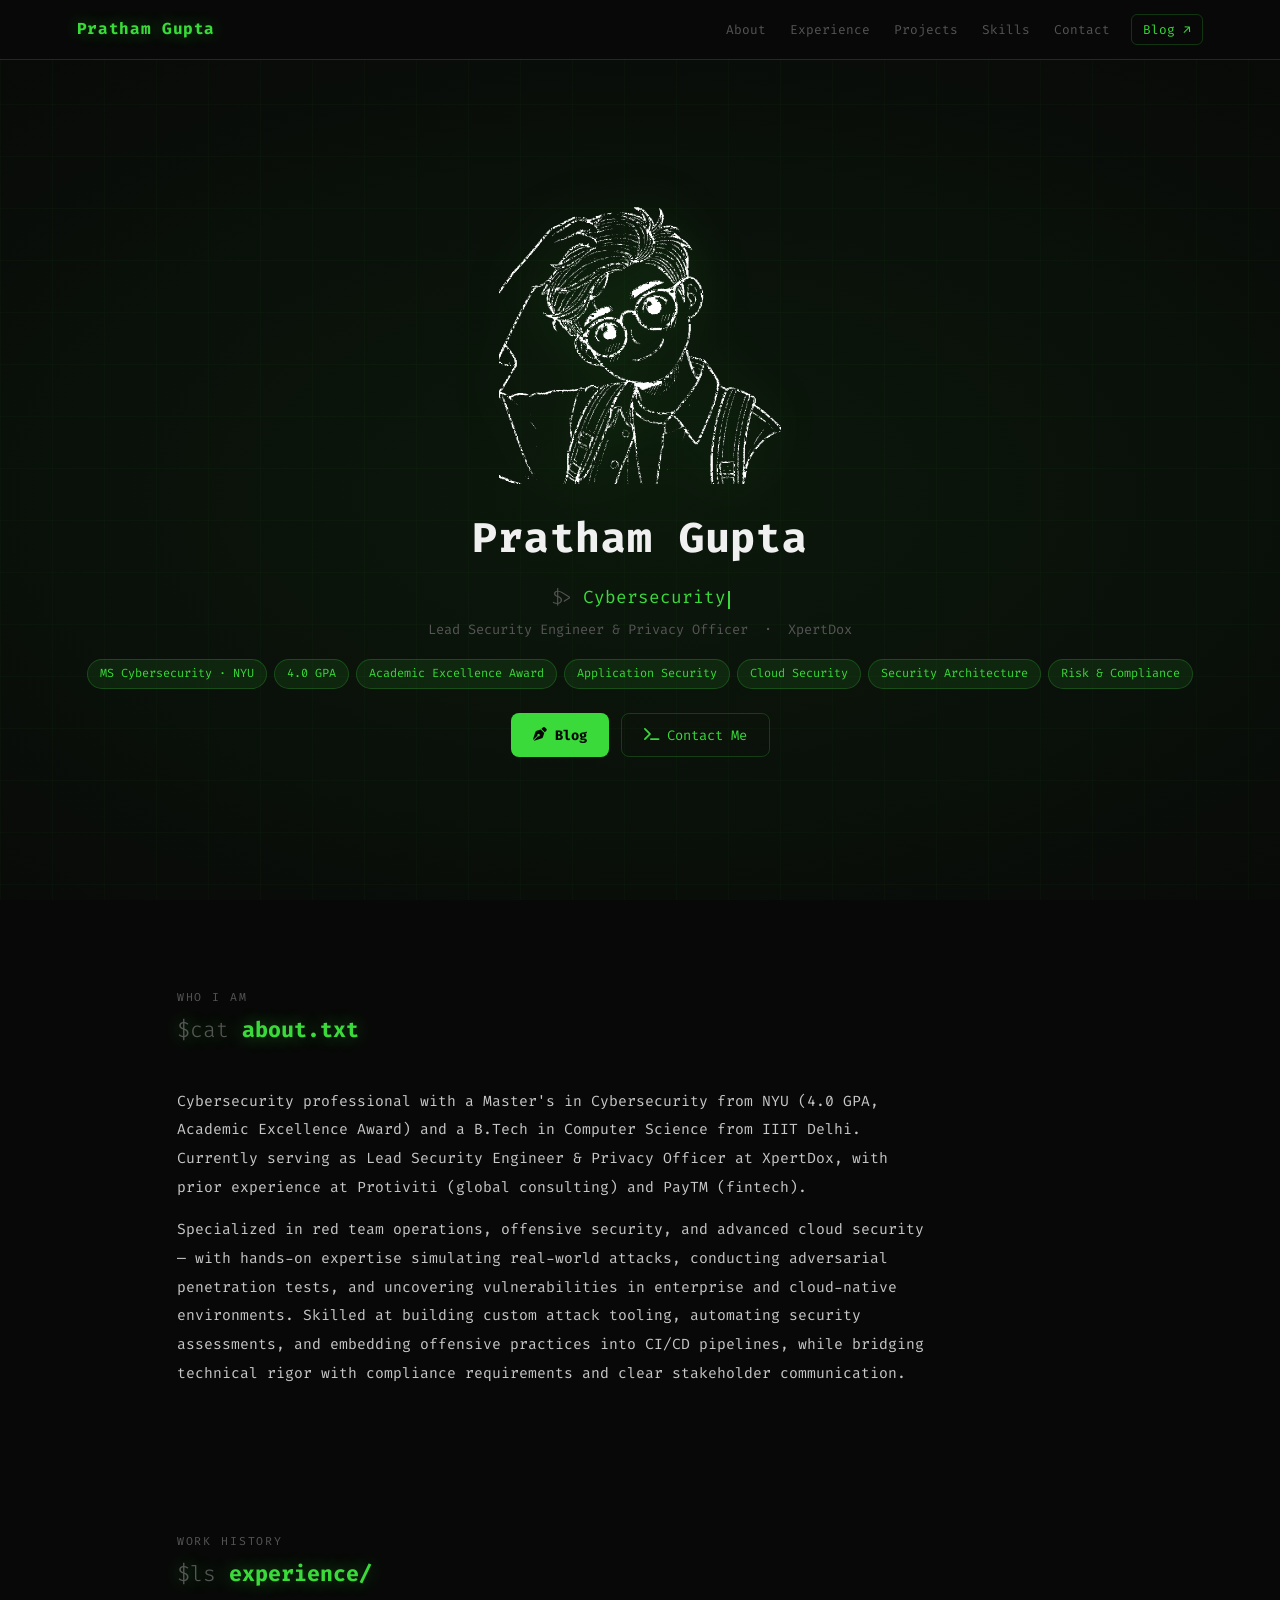
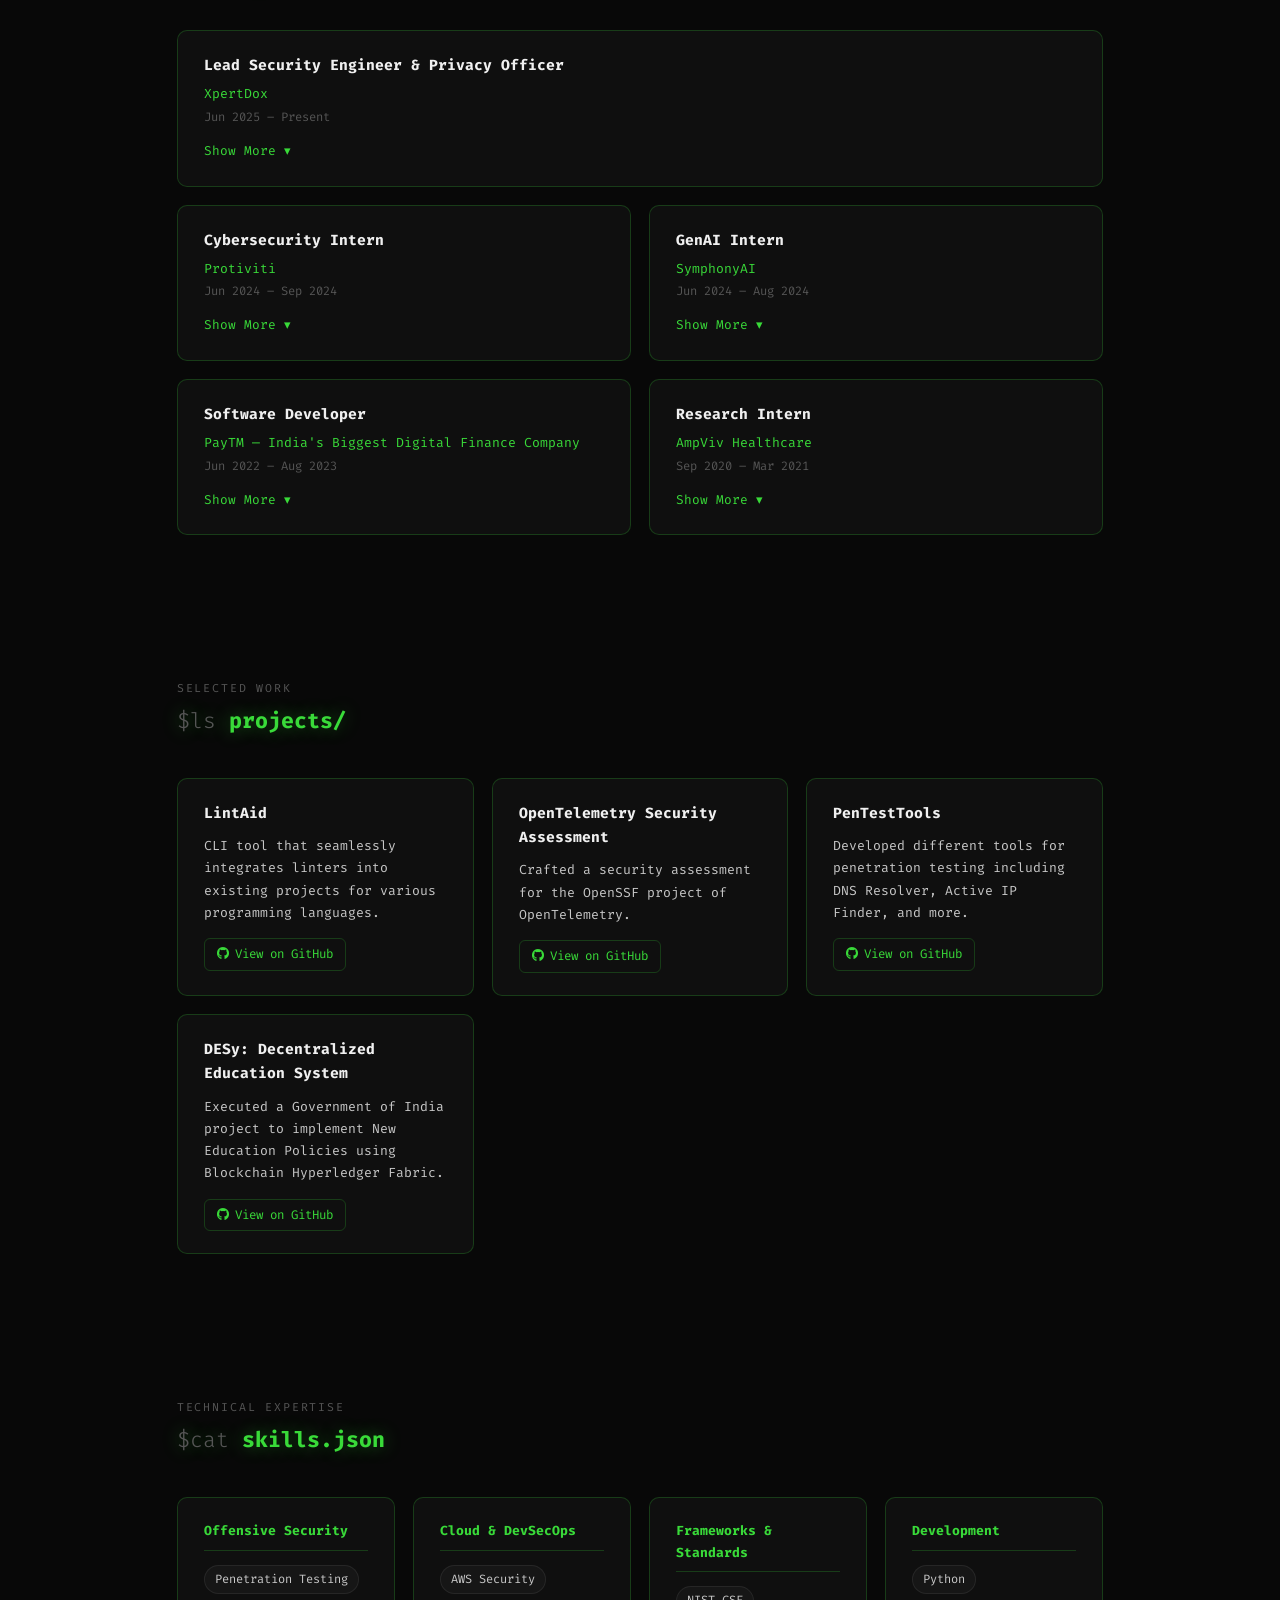
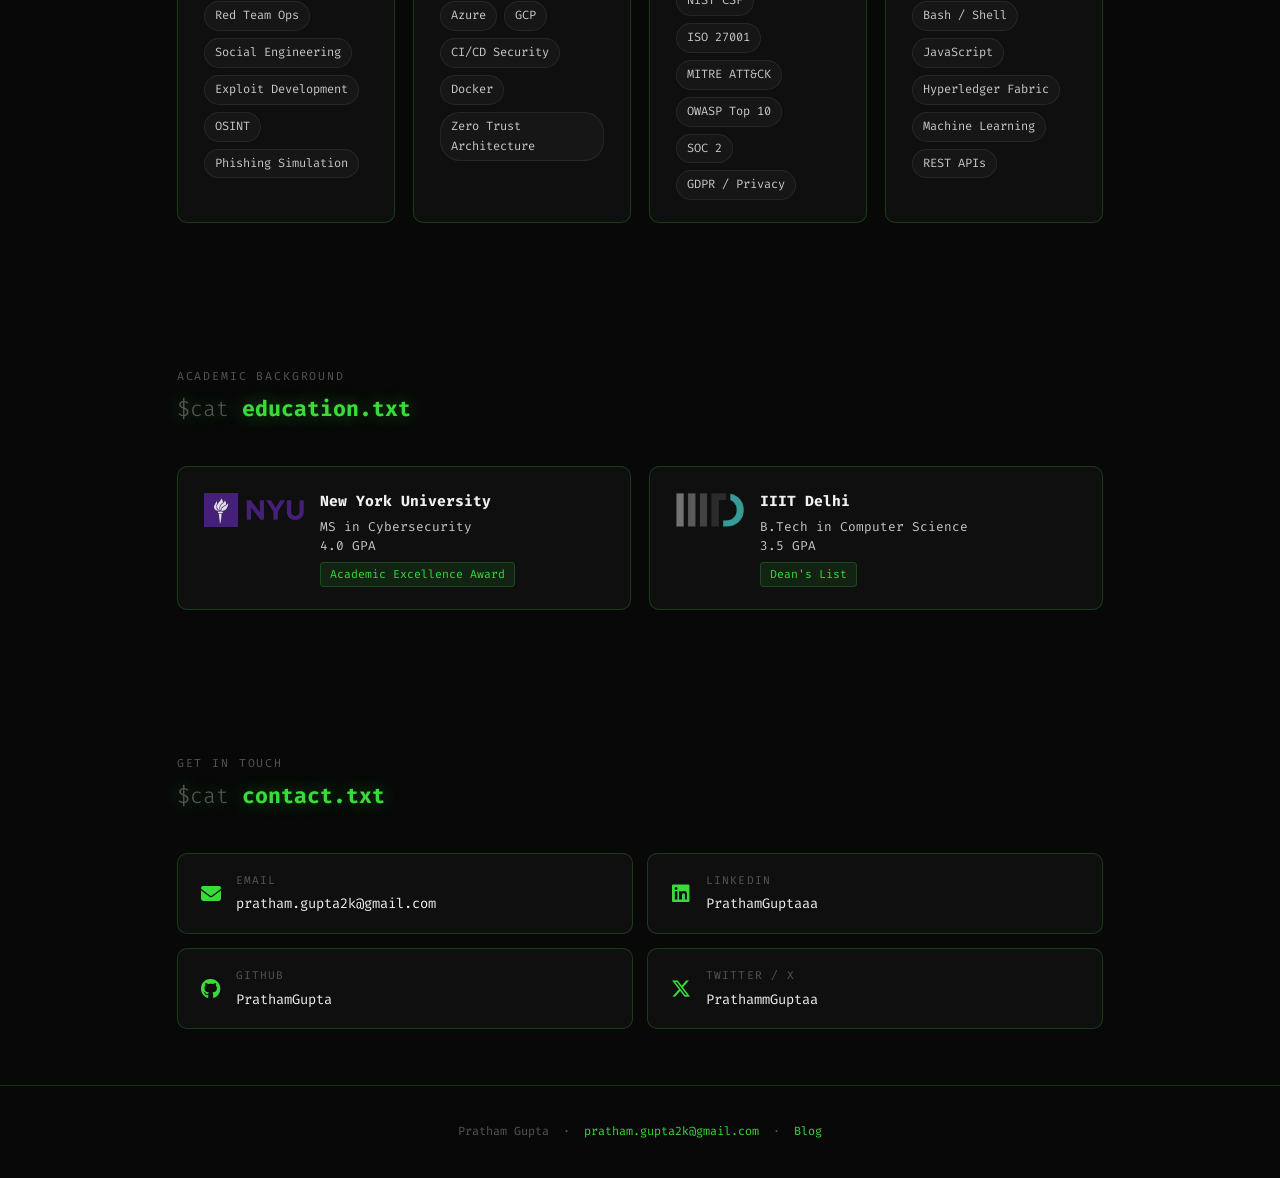
==== commit 535ce731: "UI tweaks and content updates - Resize hero logo to scale responsively with viewport width - Update " ====
--- a/index.html
+++ b/index.html
@@ -162,7 +162,7 @@
     }
 
     .hero-logo {
-      width:180px;
+      width:clamp(200px, 22vw, 380px);
       filter:drop-shadow(0 0 28px rgba(57,218,57,.4));
       animation:float 4s ease-in-out infinite;
       margin-bottom:20px;
@@ -363,7 +363,7 @@
       .nav-links a { font-size:.88rem; padding:10px 12px; }
       .ham { display:flex; }
 
-      .hero-logo { width:140px; margin-bottom:20px; }
+      .hero-logo { width:clamp(120px, 28vw, 200px); margin-bottom:16px; }
       .hero-name { font-size:clamp(1.5rem,7vw,2.4rem); }
       .hero-typerow { font-size:clamp(.85rem,3.5vw,1.1rem); }
       .badge-row { gap:6px; }
@@ -381,7 +381,7 @@
       .sec { padding:56px 4% 36px; }
       .cta-row { flex-direction:column; align-items:center; }
       .btn { width:200px; justify-content:center; }
-      .hero-logo { width:110px; }
+      .hero-logo { width:clamp(100px, 30vw, 160px); }
     }
   </style>
 </head>
@@ -419,8 +419,10 @@
     <span class="badge">MS Cybersecurity · NYU</span>
     <span class="badge">4.0 GPA</span>
     <span class="badge">Academic Excellence Award</span>
-    <span class="badge">Red Team · Offensive Security</span>
+    <span class="badge">Application Security</span>
     <span class="badge">Cloud Security</span>
+    <span class="badge">Security Architecture</span>
+    <span class="badge">Risk &amp; Compliance</span>
   </div>
 
   <div class="cta-row">
@@ -629,7 +631,7 @@
       <img src="/images/iiitd1.png" alt="IIIT Delhi" class="edu-logo">
       <div class="edu-info">
         <h3>IIIT Delhi</h3>
-        <p>B.Tech in Computer Science</p>
+        <p>B.Tech in Computer Science<br>3.5 GPA</p>
         <span class="edu-badge">Dean's List</span>
       </div>
     </div>
@@ -692,8 +694,9 @@
 /* ── Typewriter ──────────────────────────────────────── */
 (function () {
   const roles = [
-    'Pratham Gupta',
     'Cybersecurity Specialist',
+    'Security Engineer',
+    'Red Team Operator',
     'Software Developer'
   ];
   const el = document.getElementById('tw');
